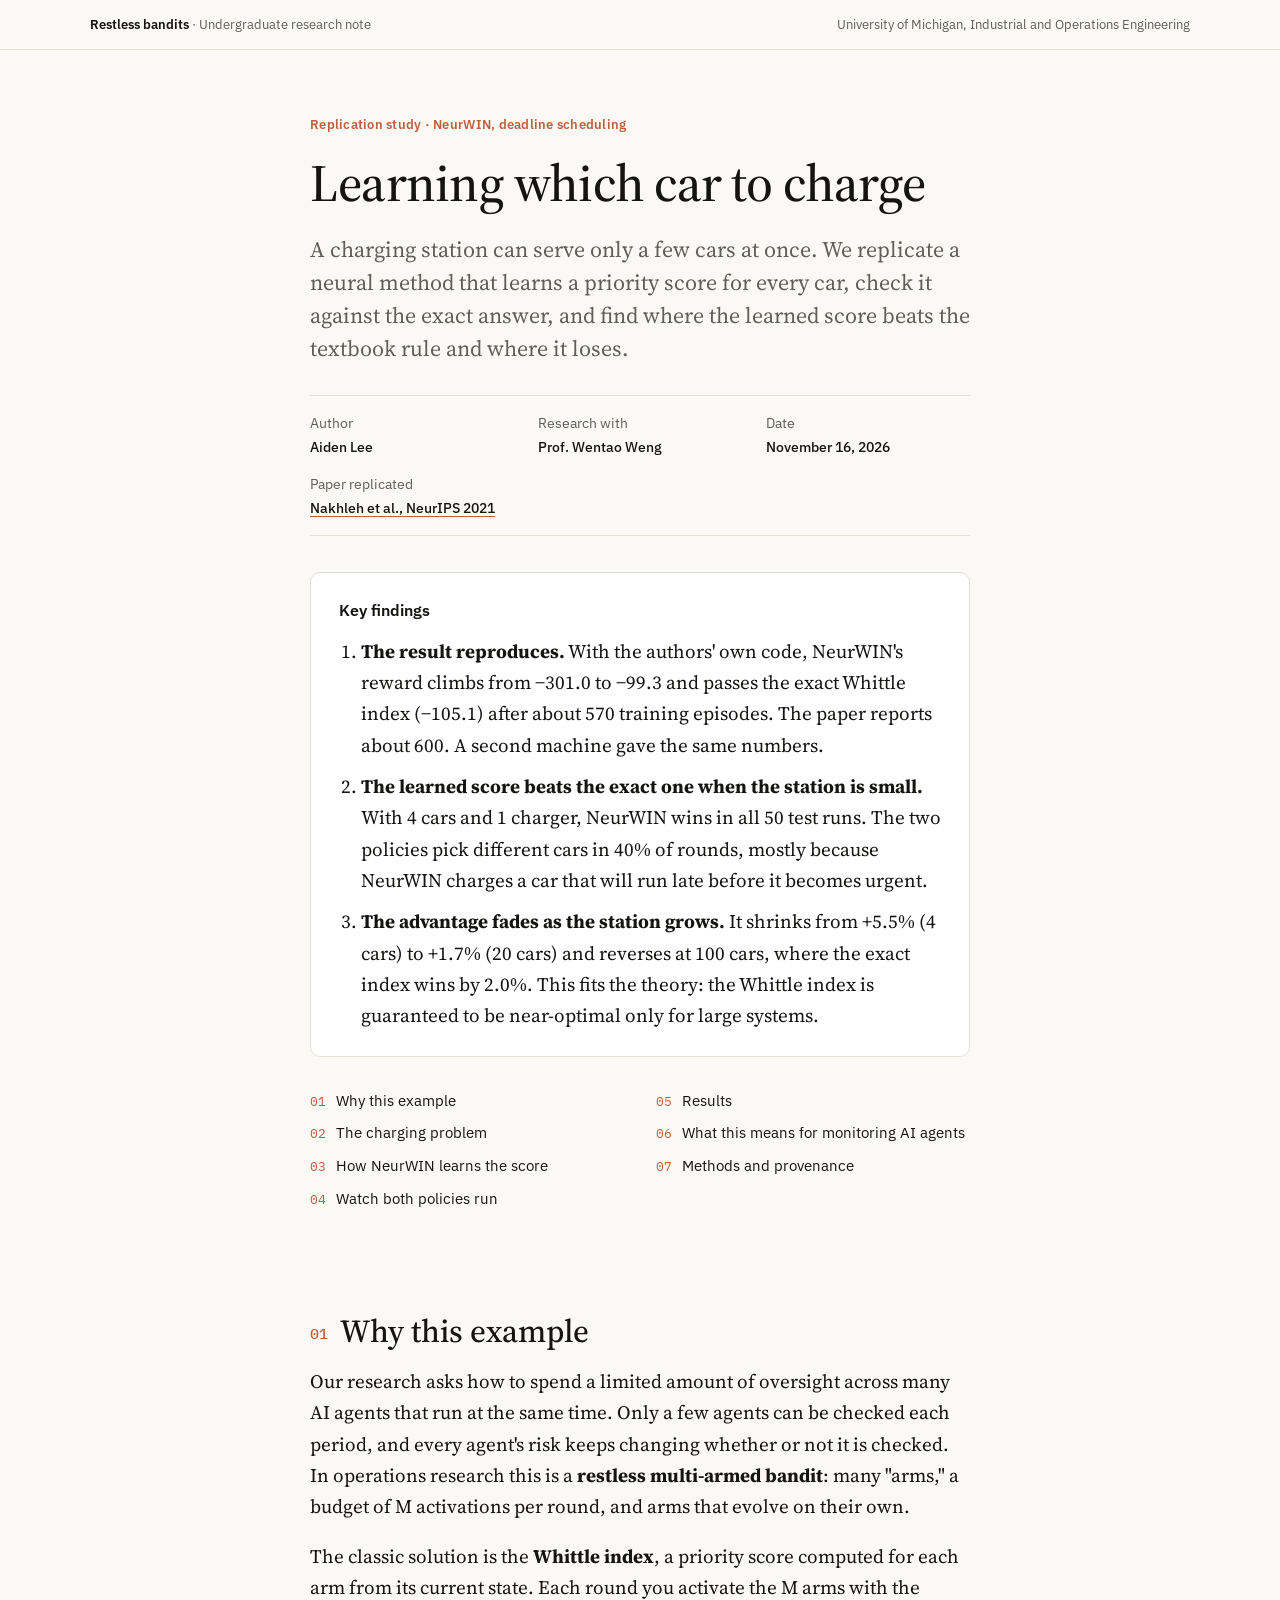
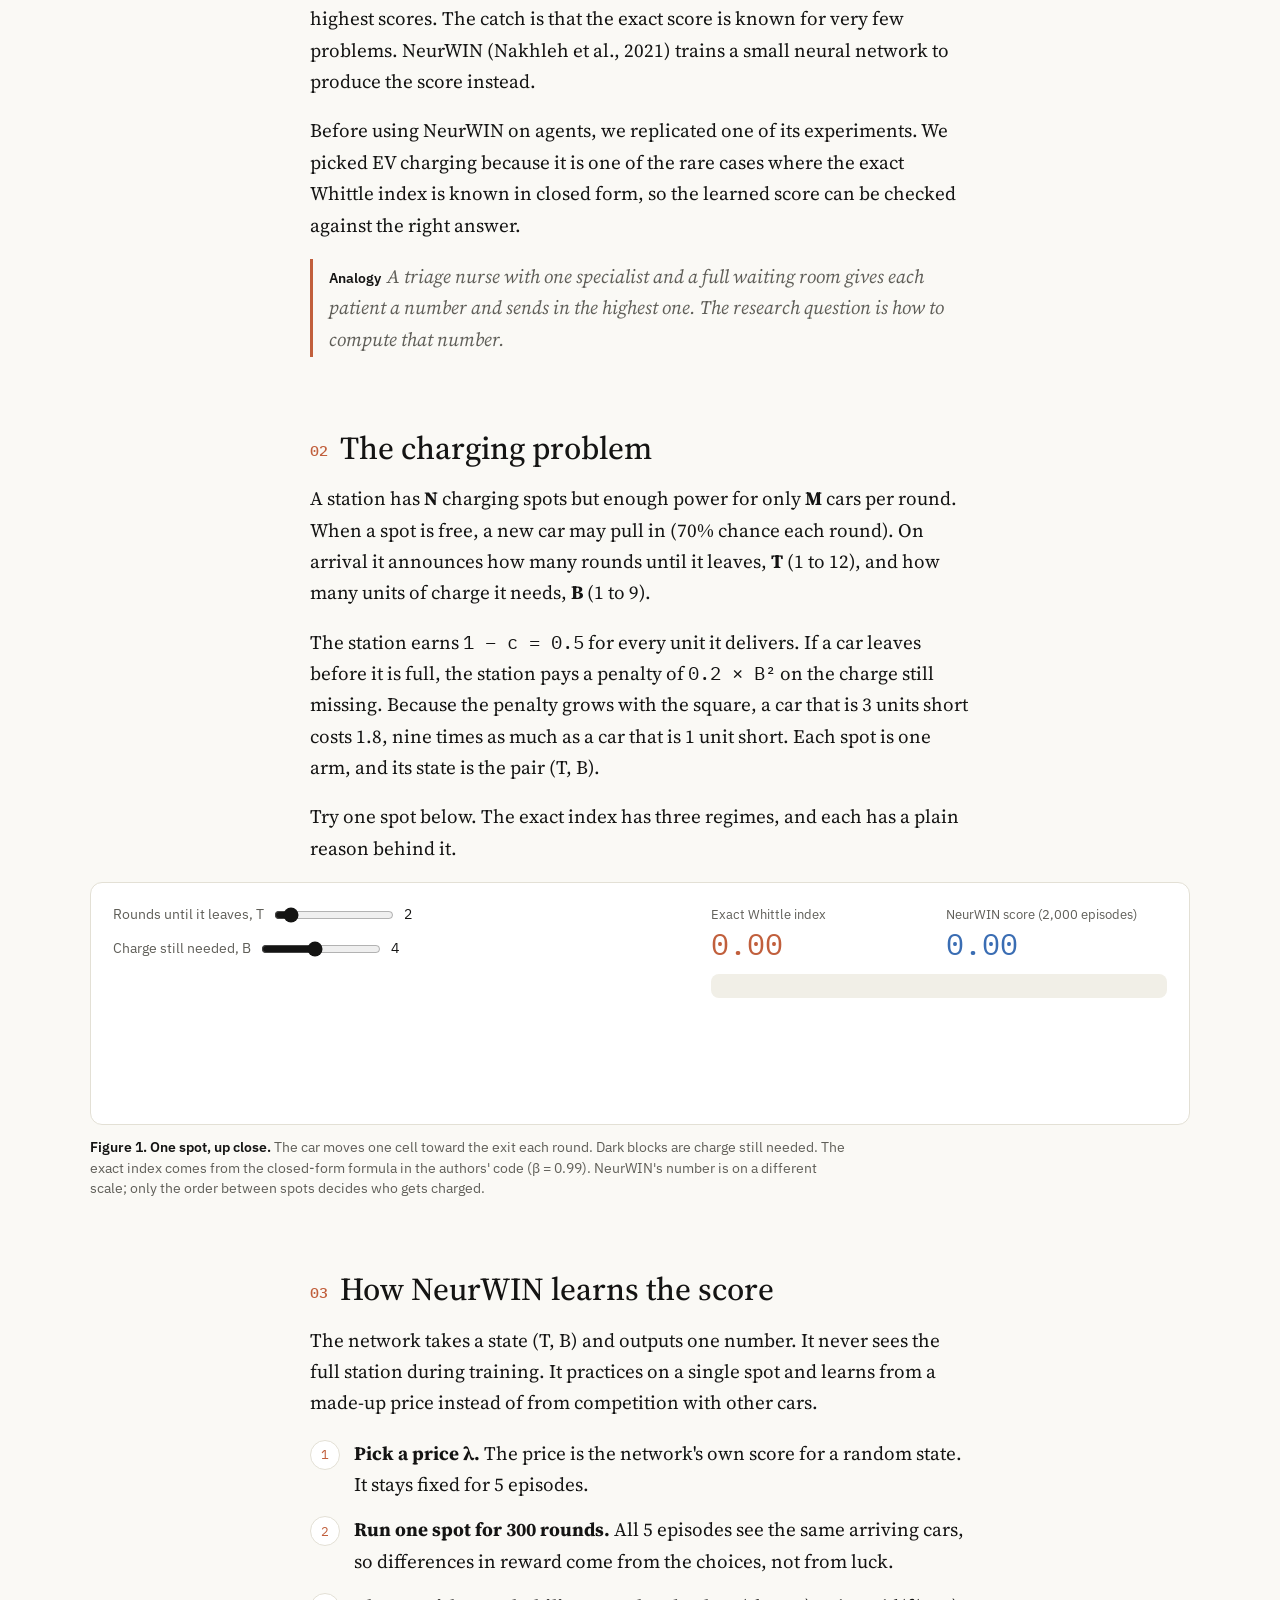
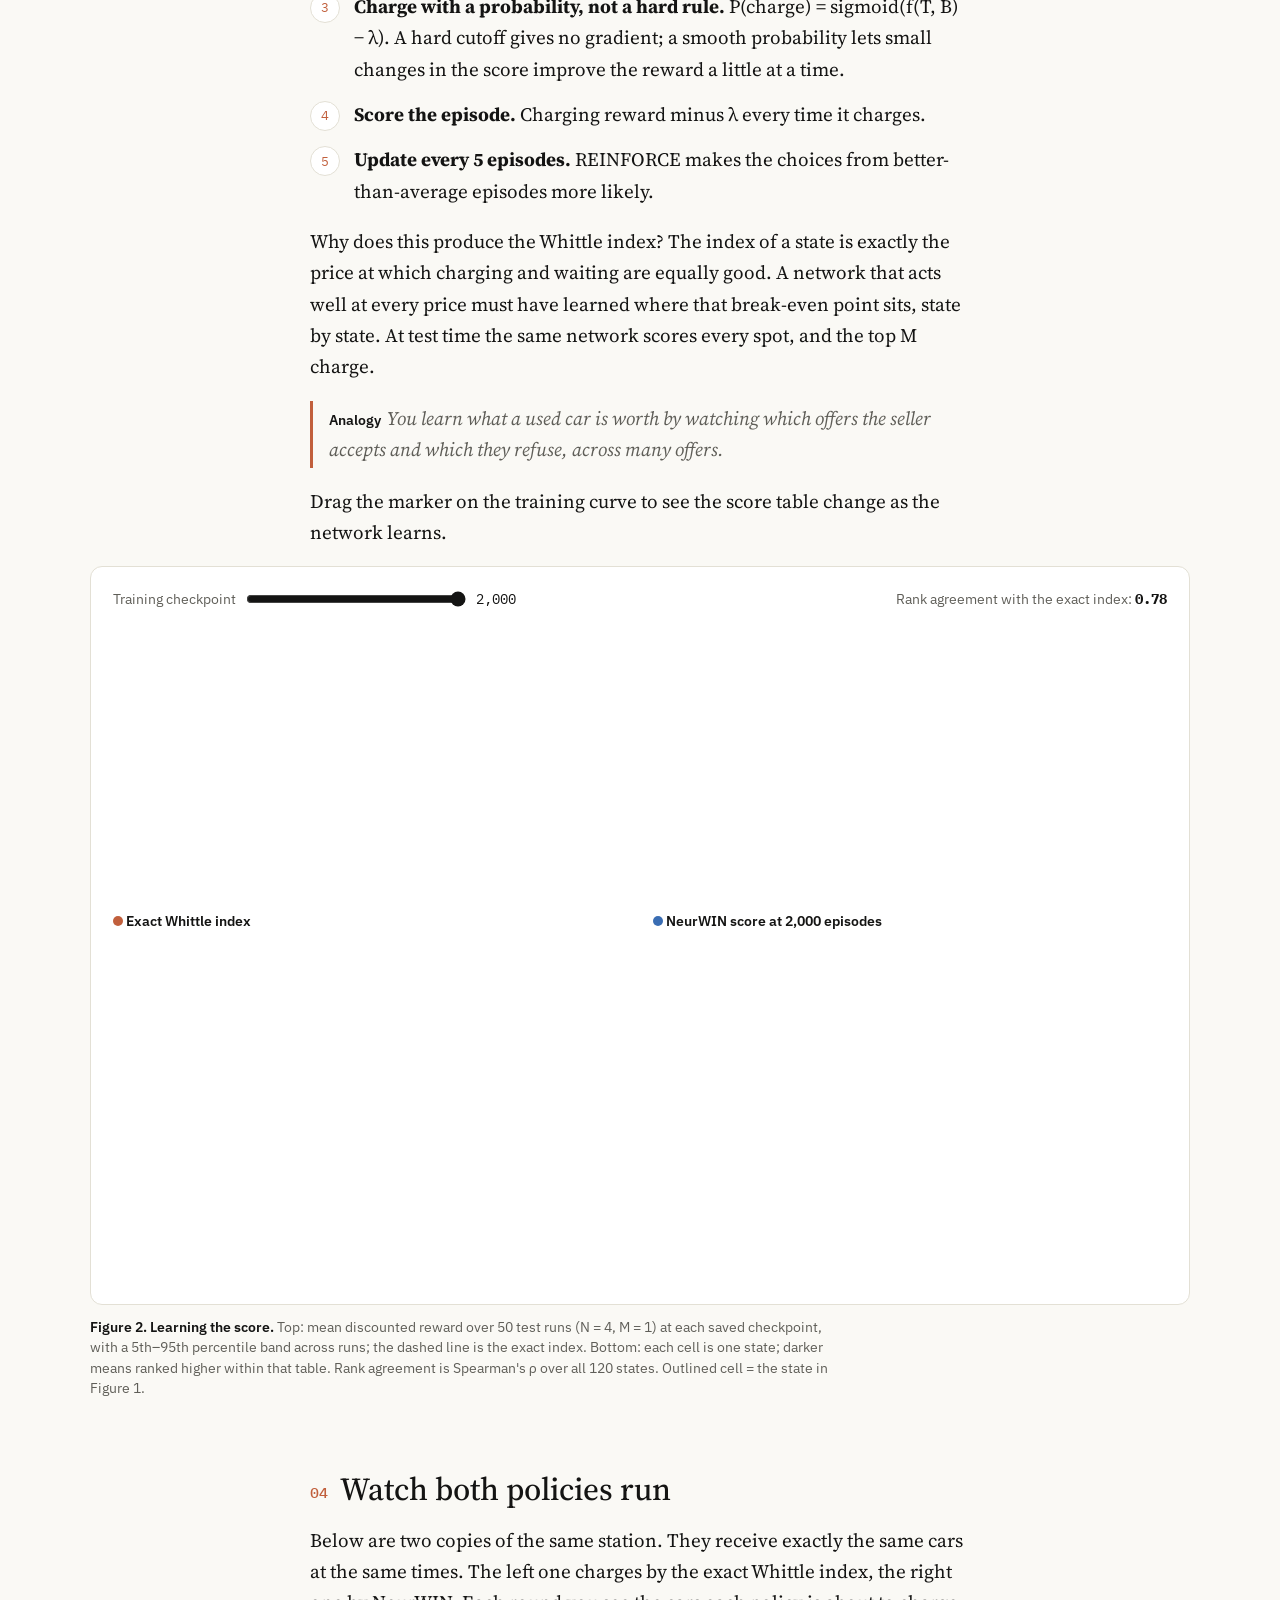
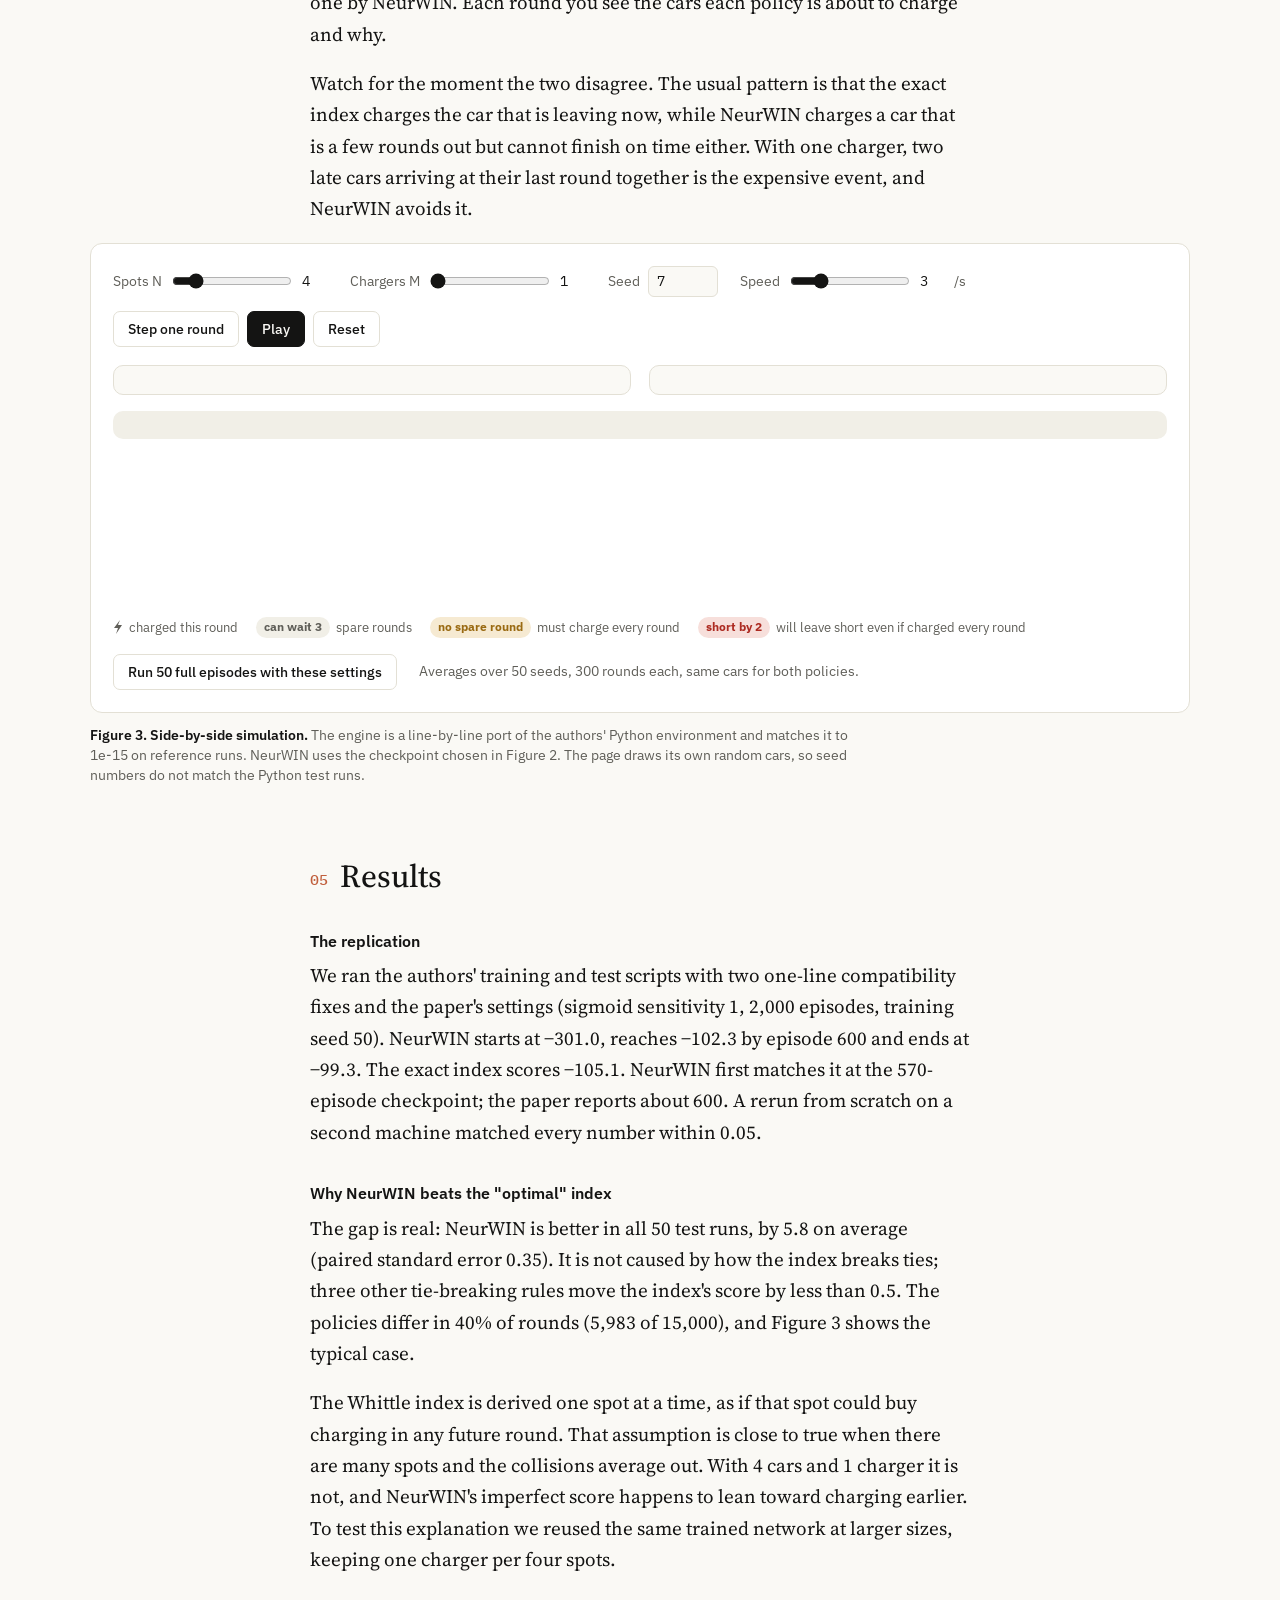
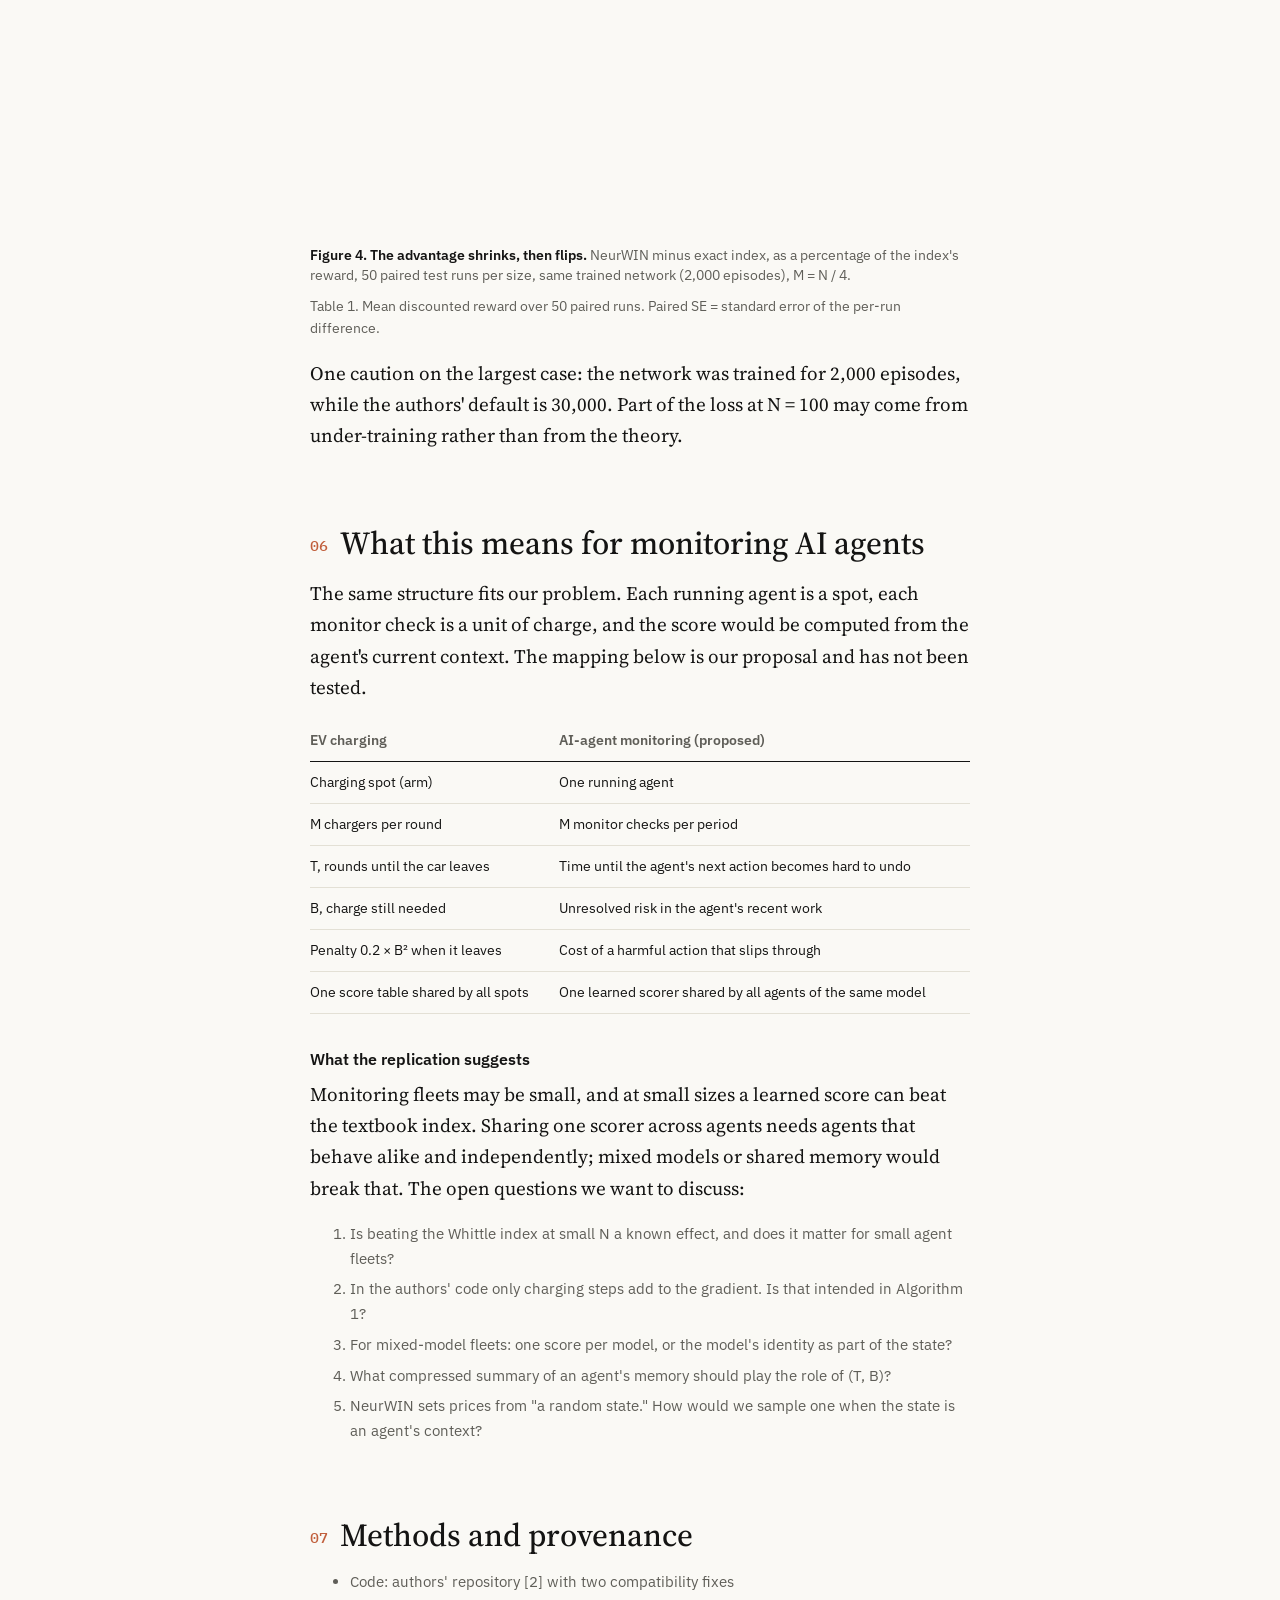
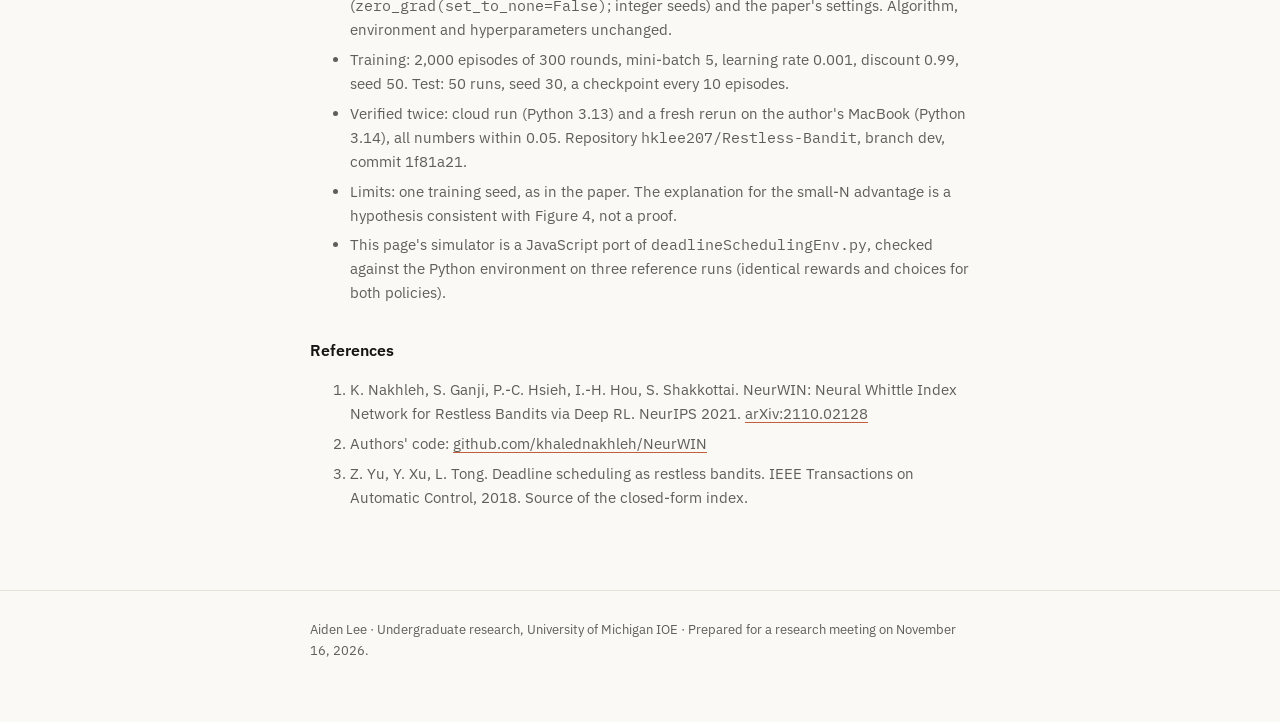
==== NeurWIN/simulator/v2/page.html @ c78e6403 "Add v2 explainer page for the NeurWIN replication Co-Authored-By: Claude Fable 5.2 <noreply@anthropi" ====
<!DOCTYPE html>
<html lang="en">
<head>
<meta charset="utf-8">
<meta name="viewport" content="width=device-width, initial-scale=1">
<title>Learning Which Car to Charge</title>
<link rel="preconnect" href="https://fonts.googleapis.com">
<link rel="preconnect" href="https://fonts.gstatic.com" crossorigin>
<link href="https://fonts.googleapis.com/css2?family=IBM+Plex+Mono:wght@400;500&family=IBM+Plex+Sans:wght@400;500;600&family=Source+Serif+4:ital,opsz,wght@0,8..60,400;0,8..60,500;0,8..60,600;1,8..60,400&display=swap" rel="stylesheet">
<style>
:root {
  /* Editorial research note: one reading column, figures break out wide. Clay = closed-form index, slate blue = NeurWIN. */
  --bg: #faf9f5; --surface: #ffffff; --soft: #f1efe7; --ink: #141413; --muted: #5f5e58; --rule: #e3e0d5;
  --clay: #c15f3c; --clay-soft: #f6e5dd; --blue: #3a6db3; --blue-soft: #e2eaf6;
  --warn: #9a6a12; --warn-soft: #f6ead2; --crit: #ad2b22; --crit-soft: #f7dfdb;
  --font-display: "Source Serif 4", Georgia, "Times New Roman", serif;
  --font-body: "Source Serif 4", Georgia, "Times New Roman", serif;
  --font-ui: "IBM Plex Sans", system-ui, -apple-system, "Segoe UI", sans-serif;
  --font-mono: "IBM Plex Mono", ui-monospace, Menlo, Consolas, monospace;
  color-scheme: light;
}
@media (prefers-color-scheme: dark) {
  :root:not([data-theme="light"]) {
    --bg: #1b1a18; --surface: #242320; --soft: #2b2a26; --ink: #ecebe4; --muted: #a7a59b; --rule: #3a3833;
    --clay: #e3875f; --clay-soft: #3d2a21; --blue: #82a9e6; --blue-soft: #1f2b3e;
    --warn: #e2b04f; --warn-soft: #3a301b; --crit: #f08a80; --crit-soft: #42231f; color-scheme: dark;
  }
}
:root[data-theme="dark"] {
  --bg: #1b1a18; --surface: #242320; --soft: #2b2a26; --ink: #ecebe4; --muted: #a7a59b; --rule: #3a3833;
  --clay: #e3875f; --clay-soft: #3d2a21; --blue: #82a9e6; --blue-soft: #1f2b3e;
  --warn: #e2b04f; --warn-soft: #3a301b; --crit: #f08a80; --crit-soft: #42231f; color-scheme: dark;
}
* { box-sizing: border-box; }
html { scroll-behavior: smooth; }
@media (prefers-reduced-motion: reduce) { html { scroll-behavior: auto; } * { transition: none !important; } }
body { margin: 0; background: var(--bg); color: var(--ink); font-family: var(--font-body); font-size: 19px; line-height: 1.65; -webkit-font-smoothing: antialiased; }
a { color: inherit; text-decoration-color: var(--clay); text-underline-offset: 3px; }
a:focus-visible, button:focus-visible, input:focus-visible { outline: 2px solid var(--blue); outline-offset: 2px; }
.col { max-width: 700px; margin: 0 auto; padding: 0 20px; }
.wide { max-width: 1140px; margin: 0 auto; padding: 0 20px; }
.topbar { border-bottom: 1px solid var(--rule); font-family: var(--font-ui); font-size: 13px; color: var(--muted); }
.topbar .wide { display: flex; justify-content: space-between; gap: 16px; padding-top: 14px; padding-bottom: 14px; flex-wrap: wrap; }
.topbar b { color: var(--ink); font-weight: 600; }
header.hero { padding: 64px 0 28px; }
.eyebrow { font-family: var(--font-ui); font-size: 13px; letter-spacing: .02em; color: var(--clay); font-weight: 600; margin: 0 0 18px; }
h1 { font-family: var(--font-display); font-weight: 500; font-size: clamp(34px, 5vw, 52px); line-height: 1.1; letter-spacing: -0.015em; margin: 0 0 22px; text-wrap: balance; }
.standfirst { font-size: 22px; line-height: 1.5; color: var(--muted); margin: 0 0 30px; }
.byline { display: grid; grid-template-columns: repeat(auto-fit, minmax(150px, 1fr)); gap: 14px 24px; border-top: 1px solid var(--rule); border-bottom: 1px solid var(--rule); padding: 16px 0; font-family: var(--font-ui); font-size: 13.5px; }
.byline dt { color: var(--muted); margin: 0 0 2px; }
.byline dd { margin: 0; font-weight: 500; }
h2 { font-family: var(--font-display); font-weight: 500; font-size: 32px; line-height: 1.2; margin: 72px 0 16px; text-wrap: balance; }
h2 .num { font-family: var(--font-mono); font-size: 15px; color: var(--clay); vertical-align: middle; margin-right: 12px; font-weight: 500; }
h3 { font-family: var(--font-ui); font-size: 16px; font-weight: 600; margin: 32px 0 6px; }
p { margin: 0 0 18px; }
.findings { background: var(--surface); border: 1px solid var(--rule); border-radius: 10px; padding: 24px 28px; margin: 36px 0 0; }
.findings h3 { margin: 0 0 12px; }
.findings ol { margin: 0; padding-left: 22px; }
.findings li { margin: 0 0 10px; }
.findings li:last-child { margin: 0; }
.toc { font-family: var(--font-ui); font-size: 15px; margin: 32px 0 0; padding: 0; list-style: none; columns: 2; column-gap: 32px; }
.toc li { margin: 0 0 8px; break-inside: avoid; }
.toc a { text-decoration: none; }
.toc a:hover { text-decoration: underline; }
.toc span { font-family: var(--font-mono); color: var(--clay); margin-right: 10px; font-size: 13px; }
.analogy { border-left: 3px solid var(--clay); padding: 2px 0 2px 16px; color: var(--muted); font-style: italic; }
.analogy b { font-style: normal; color: var(--ink); font-family: var(--font-ui); font-size: 14px; font-weight: 600; margin-right: 6px; }
.mono { font-family: var(--font-mono); font-variant-numeric: tabular-nums; }
.k-clay { color: var(--clay); } .k-blue { color: var(--blue); }
figure { margin: 36px 0 44px; }
.panel { background: var(--surface); border: 1px solid var(--rule); border-radius: 12px; padding: 22px; font-family: var(--font-ui); font-size: 14px; line-height: 1.45; }
figcaption { font-family: var(--font-ui); font-size: 13.5px; color: var(--muted); margin-top: 12px; line-height: 1.5; max-width: 760px; }
figcaption b { color: var(--ink); font-weight: 600; }
.steps { padding-left: 0; list-style: none; counter-reset: s; }
.steps li { counter-increment: s; position: relative; padding-left: 44px; margin: 0 0 14px; }
.steps li::before { content: counter(s); position: absolute; left: 0; top: 2px; width: 28px; height: 28px; border-radius: 50%; border: 1px solid var(--rule); background: var(--surface); font-family: var(--font-mono); font-size: 13px; display: grid; place-items: center; color: var(--clay); }
table.data { width: 100%; border-collapse: collapse; font-family: var(--font-ui); font-size: 14px; font-variant-numeric: tabular-nums; }
table.data th { text-align: left; font-weight: 600; color: var(--muted); border-bottom: 1px solid var(--ink); padding: 8px 10px 8px 0; }
table.data td { border-bottom: 1px solid var(--rule); padding: 9px 10px 9px 0; vertical-align: top; }
table.data td.n { font-family: var(--font-mono); }
.tablewrap { overflow-x: auto; }
/* controls */
.ctl { display: flex; flex-wrap: wrap; gap: 14px 22px; align-items: center; }
.ctl label { display: flex; align-items: center; gap: 8px; color: var(--muted); font-size: 13.5px; }
.ctl output { font-family: var(--font-mono); color: var(--ink); min-width: 26px; }
input[type=range] { accent-color: var(--ink); width: 120px; }
input[type=number] { width: 70px; font: inherit; font-family: var(--font-mono); padding: 5px 8px; border: 1px solid var(--rule); border-radius: 6px; background: var(--bg); color: var(--ink); }
button { font-family: var(--font-ui); font-size: 13.5px; font-weight: 500; padding: 8px 14px; border-radius: 7px; border: 1px solid var(--rule); background: var(--surface); color: var(--ink); cursor: pointer; }
button:hover { border-color: var(--muted); }
button.primary { background: var(--ink); color: var(--bg); border-color: var(--ink); }
.spacer { flex: 1; }
/* figure 1 */
.f1 { display: grid; grid-template-columns: 1.25fr 1fr; gap: 28px; align-items: start; }
.f1 .big { font-family: var(--font-mono); font-size: 30px; line-height: 1.1; }
.f1 .lbl { font-size: 12.5px; color: var(--muted); margin-bottom: 4px; }
.f1 .vals { display: grid; grid-template-columns: 1fr 1fr; gap: 14px; margin: 0 0 14px; }
.f1 .why { background: var(--soft); border-radius: 8px; padding: 12px 14px; font-size: 14px; }
.f1 .formula { font-family: var(--font-mono); font-size: 12.5px; color: var(--muted); margin-top: 8px; }
/* lanes */
.lane-head, .lane { display: grid; grid-template-columns: 34px minmax(0, 1fr) 76px 88px 42px; gap: 8px; align-items: center; }
.lane-head { font-size: 11.5px; color: var(--muted); padding: 0 8px 6px; }
.lane { padding: 7px 8px; border-radius: 8px; border: 1px solid transparent; margin-bottom: 4px; }
.lane .sp { font-size: 12.5px; color: var(--muted); display: flex; align-items: center; gap: 6px; }
.lane.on.clay { background: var(--clay-soft); border-color: var(--clay); }
.lane.on.blue { background: var(--blue-soft); border-color: var(--blue); }
.track { position: relative; display: grid; grid-template-columns: repeat(12, 1fr); height: 24px; border-left: 2px solid var(--ink); }
.track i { border-right: 1px dashed var(--rule); }
.track .car { position: absolute; top: 4px; width: 24px; height: 16px; display: flex; align-items: center; justify-content: center; color: var(--ink); transition: left .25s ease; }
.track .car svg { width: 24px; height: 13px; }
.track .empty { position: absolute; left: 8px; top: 3px; font-size: 12px; color: var(--muted); font-style: italic; }
.batt { display: grid; grid-template-columns: repeat(9, 1fr); gap: 2px; }
.batt b { height: 11px; border-radius: 2px; background: var(--rule); }
.batt b.need { background: var(--ink); }
.chip { font-size: 11.5px; padding: 2px 8px; border-radius: 999px; white-space: nowrap; justify-self: start; }
.chip.ok { background: var(--soft); color: var(--muted); }
.chip.must { background: var(--warn-soft); color: var(--warn); }
.chip.short { background: var(--crit-soft); color: var(--crit); }
.lane .ix { font-family: var(--font-mono); font-size: 12.5px; text-align: right; }
.bolt { width: 10px; height: 14px; }
.stations { display: grid; grid-template-columns: minmax(0, 1fr) minmax(0, 1fr); gap: 18px; margin-top: 18px; }
.station { border: 1px solid var(--rule); border-radius: 10px; padding: 16px 12px 12px; background: var(--bg); }
.station h4 { margin: 0 0 4px 8px; font-size: 15px; font-weight: 600; display: flex; align-items: center; gap: 8px; }
.station .sub { margin: 0 0 12px 8px; font-size: 12.5px; color: var(--muted); }
.dot { width: 10px; height: 10px; border-radius: 50%; display: inline-block; }
.stats { display: grid; grid-template-columns: repeat(4, 1fr); gap: 8px; border-top: 1px solid var(--rule); margin-top: 10px; padding: 12px 8px 0; }
.stats div span { display: block; font-size: 11.5px; color: var(--muted); }
.stats div strong { font-family: var(--font-mono); font-weight: 500; font-size: 17px; }
.narr { margin-top: 16px; border-radius: 10px; padding: 14px 16px; background: var(--soft); font-size: 14.5px; }
.narr .round { font-family: var(--font-mono); font-size: 12.5px; color: var(--muted); }
.narr.diff { background: var(--warn-soft); }
.narr p { margin: 6px 0 0; }
.ledger { margin-top: 10px; font-family: var(--font-mono); font-size: 12px; color: var(--muted); }
.result { margin-top: 14px; font-size: 14px; padding: 12px 14px; border: 1px dashed var(--rule); border-radius: 8px; }
.legend { display: flex; flex-wrap: wrap; gap: 8px 18px; font-size: 12.5px; color: var(--muted); margin-top: 12px; }
.legend span { display: inline-flex; align-items: center; gap: 6px; }
.hm-wrap { display: grid; grid-template-columns: 1fr 1fr; gap: 26px; margin-top: 18px; }
.hm-title { font-weight: 600; font-size: 13.5px; margin-bottom: 6px; }
svg text { font-family: var(--font-ui); }
.notes { font-family: var(--font-ui); font-size: 13.5px; color: var(--muted); }
.notes li { margin-bottom: 6px; }
footer { border-top: 1px solid var(--rule); margin-top: 80px; padding: 28px 0 60px; font-family: var(--font-ui); font-size: 13px; color: var(--muted); }
@media (max-width: 900px) {
  .f1, .stations, .hm-wrap { grid-template-columns: 1fr; }
  .toc { columns: 1; }
}
@media (max-width: 520px) {
  body { font-size: 17px; }
  .lane-head, .lane { grid-template-columns: 44px 1fr 70px; }
  .lane .chip, .lane .ix, .lane-head .hx { display: none; }
  .stats { grid-template-columns: repeat(2, 1fr); }
}
</style>
</head>
<body>
<div class="topbar"><div class="wide"><span><b>Restless bandits</b> · Undergraduate research note</span><span>University of Michigan, Industrial and Operations Engineering</span></div></div>

<header class="hero"><div class="col">
  <p class="eyebrow">Replication study · NeurWIN, deadline scheduling</p>
  <h1>Learning which car to charge</h1>
  <p class="standfirst">A charging station can serve only a few cars at once. We replicate a neural method that learns a priority score for every car, check it against the exact answer, and find where the learned score beats the textbook rule and where it loses.</p>
  <dl class="byline">
    <div><dt>Author</dt><dd>Aiden Lee</dd></div>
    <div><dt>Research with</dt><dd>Prof. Wentao Weng</dd></div>
    <div><dt>Date</dt><dd>November 16, 2026</dd></div>
    <div><dt>Paper replicated</dt><dd><a href="https://arxiv.org/abs/2110.02128">Nakhleh et al., NeurIPS 2021</a></dd></div>
  </dl>
  <section class="findings" aria-label="Key findings">
    <h3>Key findings</h3>
    <ol>
      <li><b>The result reproduces.</b> With the authors' own code, NeurWIN's reward climbs from −301.0 to −99.3 and passes the exact Whittle index (−105.1) after about 570 training episodes. The paper reports about 600. A second machine gave the same numbers.</li>
      <li><b>The learned score beats the exact one when the station is small.</b> With 4 cars and 1 charger, NeurWIN wins in all 50 test runs. The two policies pick different cars in 40% of rounds, mostly because NeurWIN charges a car that will run late before it becomes urgent.</li>
      <li><b>The advantage fades as the station grows.</b> It shrinks from +5.5% (4 cars) to +1.7% (20 cars) and reverses at 100 cars, where the exact index wins by 2.0%. This fits the theory: the Whittle index is guaranteed to be near-optimal only for large systems.</li>
    </ol>
  </section>
  <ol class="toc" aria-label="Contents">
    <li><a href="#context"><span>01</span>Why this example</a></li>
    <li><a href="#problem"><span>02</span>The charging problem</a></li>
    <li><a href="#learning"><span>03</span>How NeurWIN learns the score</a></li>
    <li><a href="#simulation"><span>04</span>Watch both policies run</a></li>
    <li><a href="#results"><span>05</span>Results</a></li>
    <li><a href="#agents"><span>06</span>What this means for monitoring AI agents</a></li>
    <li><a href="#methods"><span>07</span>Methods and provenance</a></li>
  </ol>
</div></header>

<main>
<section id="context" class="col">
  <h2><span class="num">01</span>Why this example</h2>
  <p>Our research asks how to spend a limited amount of oversight across many AI agents that run at the same time. Only a few agents can be checked each period, and every agent's risk keeps changing whether or not it is checked. In operations research this is a <b>restless multi-armed bandit</b>: many "arms," a budget of M activations per round, and arms that evolve on their own.</p>
  <p>The classic solution is the <b>Whittle index</b>, a priority score computed for each arm from its current state. Each round you activate the M arms with the highest scores. The catch is that the exact score is known for very few problems. NeurWIN (Nakhleh et al., 2021) trains a small neural network to produce the score instead.</p>
  <p>Before using NeurWIN on agents, we replicated one of its experiments. We picked EV charging because it is one of the rare cases where the exact Whittle index is known in closed form, so the learned score can be checked against the right answer.</p>
  <p class="analogy"><b>Analogy</b>A triage nurse with one specialist and a full waiting room gives each patient a number and sends in the highest one. The research question is how to compute that number.</p>
</section>

<section id="problem" class="col">
  <h2><span class="num">02</span>The charging problem</h2>
  <p>A station has <b>N</b> charging spots but enough power for only <b>M</b> cars per round. When a spot is free, a new car may pull in (70% chance each round). On arrival it announces how many rounds until it leaves, <b>T</b> (1 to 12), and how many units of charge it needs, <b>B</b> (1 to 9).</p>
  <p>The station earns <span class="mono">1 − c = 0.5</span> for every unit it delivers. If a car leaves before it is full, the station pays a penalty of <span class="mono">0.2 × B²</span> on the charge still missing. Because the penalty grows with the square, a car that is 3 units short costs 1.8, nine times as much as a car that is 1 unit short. Each spot is one arm, and its state is the pair (T, B).</p>
  <p>Try one spot below. The exact index has three regimes, and each has a plain reason behind it.</p>
</section>

<figure class="wide" id="fig1">
  <div class="panel">
    <div class="f1">
      <div>
        <div class="ctl" style="margin-bottom:16px">
          <label for="f1T">Rounds until it leaves, T <input type="range" id="f1T" min="1" max="12" value="2"><output id="f1Tv">2</output></label>
          <label for="f1B">Charge still needed, B <input type="range" id="f1B" min="0" max="9" value="4"><output id="f1Bv">4</output></label>
        </div>
        <svg id="f1svg" viewBox="0 0 560 120" width="100%" role="img" aria-label="One charging spot with a car T rounds from leaving and B units still needed"></svg>
      </div>
      <div>
        <div class="vals">
          <div><div class="lbl">Exact Whittle index</div><div class="big k-clay" id="f1cf">0.00</div></div>
          <div><div class="lbl">NeurWIN score (<span id="f1ck">2,000</span> episodes)</div><div class="big k-blue" id="f1nw">0.00</div></div>
        </div>
        <div class="why" id="f1why"></div>
        <div class="formula" id="f1form"></div>
      </div>
    </div>
  </div>
  <figcaption><b>Figure 1. One spot, up close.</b> The car moves one cell toward the exit each round. Dark blocks are charge still needed. The exact index comes from the closed-form formula in the authors' code (β = 0.99). NeurWIN's number is on a different scale; only the order between spots decides who gets charged.</figcaption>
</figure>

<section id="learning" class="col">
  <h2><span class="num">03</span>How NeurWIN learns the score</h2>
  <p>The network takes a state (T, B) and outputs one number. It never sees the full station during training. It practices on a single spot and learns from a made-up price instead of from competition with other cars.</p>
  <ol class="steps">
    <li><b>Pick a price λ.</b> The price is the network's own score for a random state. It stays fixed for 5 episodes.</li>
    <li><b>Run one spot for 300 rounds.</b> All 5 episodes see the same arriving cars, so differences in reward come from the choices, not from luck.</li>
    <li><b>Charge with a probability, not a hard rule.</b> P(charge) = sigmoid(f(T, B) − λ). A hard cutoff gives no gradient; a smooth probability lets small changes in the score improve the reward a little at a time.</li>
    <li><b>Score the episode.</b> Charging reward minus λ every time it charges.</li>
    <li><b>Update every 5 episodes.</b> REINFORCE makes the choices from better-than-average episodes more likely.</li>
  </ol>
  <p>Why does this produce the Whittle index? The index of a state is exactly the price at which charging and waiting are equally good. A network that acts well at every price must have learned where that break-even point sits, state by state. At test time the same network scores every spot, and the top M charge.</p>
  <p class="analogy"><b>Analogy</b>You learn what a used car is worth by watching which offers the seller accepts and which they refuse, across many offers.</p>
  <p>Drag the marker on the training curve to see the score table change as the network learns.</p>
</section>

<figure class="wide" id="fig2">
  <div class="panel">
    <div class="ctl" style="margin-bottom:6px">
      <label for="ck">Training checkpoint <input type="range" id="ck" min="0" max="2000" step="10" value="2000" style="width:220px"><output id="ckv">2,000</output></label>
      <span class="spacer"></span>
      <span style="color:var(--muted)">Rank agreement with the exact index: <b class="mono" id="rho" style="color:var(--ink)">0.78</b></span>
    </div>
    <svg id="f2chart" viewBox="0 0 1080 280" width="100%" role="img" aria-label="NeurWIN test reward by training episode, with the exact index as a reference line"></svg>
    <div class="hm-wrap">
      <div><div class="hm-title"><span class="dot" style="background:var(--clay)"></span> Exact Whittle index</div><svg id="hmA" viewBox="0 0 500 330" width="100%" role="img" aria-label="Exact index by state"></svg></div>
      <div><div class="hm-title"><span class="dot" style="background:var(--blue)"></span> NeurWIN score at <span id="hmck">2,000</span> episodes</div><svg id="hmB" viewBox="0 0 500 330" width="100%" role="img" aria-label="NeurWIN score by state"></svg></div>
    </div>
  </div>
  <figcaption><b>Figure 2. Learning the score.</b> Top: mean discounted reward over 50 test runs (N = 4, M = 1) at each saved checkpoint, with a 5th–95th percentile band across runs; the dashed line is the exact index. Bottom: each cell is one state; darker means ranked higher within that table. Rank agreement is Spearman's ρ over all 120 states. Outlined cell = the state in Figure 1.</figcaption>
</figure>

<section id="simulation" class="col">
  <h2><span class="num">04</span>Watch both policies run</h2>
  <p>Below are two copies of the same station. They receive exactly the same cars at the same times. The left one charges by the exact Whittle index, the right one by NeurWIN. Each round you see the cars each policy is about to charge and why.</p>
  <p>Watch for the moment the two disagree. The usual pattern is that the exact index charges the car that is leaving now, while NeurWIN charges a car that is a few rounds out but cannot finish on time either. With one charger, two late cars arriving at their last round together is the expensive event, and NeurWIN avoids it.</p>
</section>

<figure class="wide" id="fig3">
  <div class="panel">
    <div class="ctl">
      <label for="sN">Spots N <input type="range" id="sN" min="1" max="20" value="4"><output id="sNv">4</output></label>
      <label for="sM">Chargers M <input type="range" id="sM" min="1" max="4" value="1"><output id="sMv">1</output></label>
      <label for="sSeed">Seed <input type="number" id="sSeed" min="1" max="99999" value="7"></label>
      <label for="sSpeed">Speed <input type="range" id="sSpeed" min="1" max="10" value="3"><output id="sSpeedv">3</output>/s</label>
      <span class="spacer"></span>
      <span style="display:flex;gap:8px"><button id="bStep">Step one round</button>
      <button id="bPlay" class="primary">Play</button>
      <button id="bReset">Reset</button></span>
    </div>
    <div class="stations">
      <div class="station" id="stA"></div>
      <div class="station" id="stB"></div>
    </div>
    <div class="narr" id="narr"></div>
    <svg id="cum" viewBox="0 0 1080 150" width="100%" role="img" aria-label="Cumulative net reward of both stations" style="margin-top:14px"></svg>
    <div class="legend">
      <span><svg class="bolt" viewBox="0 0 10 14"><path d="M7 0L1 8H5L3 14L9 5H5Z" fill="currentColor"/></svg> charged this round</span>
      <span><b class="chip ok">can wait 3</b> spare rounds</span>
      <span><b class="chip must">no spare round</b> must charge every round</span>
      <span><b class="chip short">short by 2</b> will leave short even if charged every round</span>
    </div>
    <div class="ctl" style="margin-top:16px">
      <button id="bRuns">Run 50 full episodes with these settings</button>
      <span id="runOut" style="color:var(--muted)">Averages over 50 seeds, 300 rounds each, same cars for both policies.</span>
    </div>
  </div>
  <figcaption><b>Figure 3. Side-by-side simulation.</b> The engine is a line-by-line port of the authors' Python environment and matches it to 1e-15 on reference runs. NeurWIN uses the checkpoint chosen in Figure 2. The page draws its own random cars, so seed numbers do not match the Python test runs.</figcaption>
</figure>

<section id="results" class="col">
  <h2><span class="num">05</span>Results</h2>
  <h3>The replication</h3>
  <p>We ran the authors' training and test scripts with two one-line compatibility fixes and the paper's settings (sigmoid sensitivity 1, 2,000 episodes, training seed 50). NeurWIN starts at −301.0, reaches −102.3 by episode 600 and ends at −99.3. The exact index scores −105.1. NeurWIN first matches it at the 570-episode checkpoint; the paper reports about 600. A rerun from scratch on a second machine matched every number within 0.05.</p>
  <h3>Why NeurWIN beats the "optimal" index</h3>
  <p>The gap is real: NeurWIN is better in all 50 test runs, by 5.8 on average (paired standard error 0.35). It is not caused by how the index breaks ties; three other tie-breaking rules move the index's score by less than 0.5. The policies differ in 40% of rounds (5,983 of 15,000), and Figure 3 shows the typical case.</p>
  <p>The Whittle index is derived one spot at a time, as if that spot could buy charging in any future round. That assumption is close to true when there are many spots and the collisions average out. With 4 cars and 1 charger it is not, and NeurWIN's imperfect score happens to lean toward charging earlier. To test this explanation we reused the same trained network at larger sizes, keeping one charger per four spots.</p>
</section>

<figure class="col" id="fig4">
  <svg id="f4" viewBox="0 0 660 230" width="100%" role="img" aria-label="NeurWIN's advantage over the exact index by station size"></svg>
  <figcaption><b>Figure 4. The advantage shrinks, then flips.</b> NeurWIN minus exact index, as a percentage of the index's reward, 50 paired test runs per size, same trained network (2,000 episodes), M = N / 4.</figcaption>
</figure>

<div class="col">
  <div class="tablewrap">
    <table class="data" id="tbl"></table>
  </div>
  <p class="notes" style="margin-top:10px">Table 1. Mean discounted reward over 50 paired runs. Paired SE = standard error of the per-run difference.</p>
  <p>One caution on the largest case: the network was trained for 2,000 episodes, while the authors' default is 30,000. Part of the loss at N = 100 may come from under-training rather than from the theory.</p>
</div>

<section id="agents" class="col">
  <h2><span class="num">06</span>What this means for monitoring AI agents</h2>
  <p>The same structure fits our problem. Each running agent is a spot, each monitor check is a unit of charge, and the score would be computed from the agent's current context. The mapping below is our proposal and has not been tested.</p>
  <div class="tablewrap"><table class="data">
    <tr><th>EV charging</th><th>AI-agent monitoring (proposed)</th></tr>
    <tr><td>Charging spot (arm)</td><td>One running agent</td></tr>
    <tr><td>M chargers per round</td><td>M monitor checks per period</td></tr>
    <tr><td>T, rounds until the car leaves</td><td>Time until the agent's next action becomes hard to undo</td></tr>
    <tr><td>B, charge still needed</td><td>Unresolved risk in the agent's recent work</td></tr>
    <tr><td>Penalty 0.2 × B² when it leaves</td><td>Cost of a harmful action that slips through</td></tr>
    <tr><td>One score table shared by all spots</td><td>One learned scorer shared by all agents of the same model</td></tr>
  </table></div>
  <h3>What the replication suggests</h3>
  <p>Monitoring fleets may be small, and at small sizes a learned score can beat the textbook index. Sharing one scorer across agents needs agents that behave alike and independently; mixed models or shared memory would break that. The open questions we want to discuss:</p>
  <ol class="notes" style="font-size:15px">
    <li>Is beating the Whittle index at small N a known effect, and does it matter for small agent fleets?</li>
    <li>In the authors' code only charging steps add to the gradient. Is that intended in Algorithm 1?</li>
    <li>For mixed-model fleets: one score per model, or the model's identity as part of the state?</li>
    <li>What compressed summary of an agent's memory should play the role of (T, B)?</li>
    <li>NeurWIN sets prices from "a random state." How would we sample one when the state is an agent's context?</li>
  </ol>
</section>

<section id="methods" class="col">
  <h2><span class="num">07</span>Methods and provenance</h2>
  <ul class="notes" style="font-size:14.5px">
    <li>Code: authors' repository [2] with two compatibility fixes (<span class="mono">zero_grad(set_to_none=False)</span>; integer seeds) and the paper's settings. Algorithm, environment and hyperparameters unchanged.</li>
    <li>Training: 2,000 episodes of 300 rounds, mini-batch 5, learning rate 0.001, discount 0.99, seed 50. Test: 50 runs, seed 30, a checkpoint every 10 episodes.</li>
    <li>Verified twice: cloud run (Python 3.13) and a fresh rerun on the author's MacBook (Python 3.14), all numbers within 0.05. Repository <span class="mono">hklee207/Restless-Bandit</span>, branch dev, commit 1f81a21.</li>
    <li>Limits: one training seed, as in the paper. The explanation for the small-N advantage is a hypothesis consistent with Figure 4, not a proof.</li>
    <li>This page's simulator is a JavaScript port of <span class="mono">deadlineSchedulingEnv.py</span>, checked against the Python environment on three reference runs (identical rewards and choices for both policies).</li>
  </ul>
  <h3>References</h3>
  <ol class="notes" style="font-size:14.5px">
    <li>K. Nakhleh, S. Ganji, P.-C. Hsieh, I.-H. Hou, S. Shakkottai. NeurWIN: Neural Whittle Index Network for Restless Bandits via Deep RL. NeurIPS 2021. <a href="https://arxiv.org/abs/2110.02128">arXiv:2110.02128</a></li>
    <li>Authors' code: <a href="https://github.com/khalednakhleh/NeurWIN">github.com/khalednakhleh/NeurWIN</a></li>
    <li>Z. Yu, Y. Xu, L. Tong. Deadline scheduling as restless bandits. IEEE Transactions on Automatic Control, 2018. Source of the closed-form index.</li>
  </ol>
</section>
</main>
<footer><div class="col">Aiden Lee · Undergraduate research, University of Michigan IOE · Prepared for a research meeting on November 16, 2026.</div></footer>

<script>/*__ENGINE__*/</script>
<script>window.DATA = /*__DATA__*/;</script>
<script>
(function () {
  const D = window.DATA, EV = window.EV;
  const $ = id => document.getElementById(id);
  const NS = 'http://www.w3.org/2000/svg';
  const fmt = (v, d = 2) => (v < 0 ? '−' : '') + Math.abs(v).toFixed(d);
  const fmtN = v => v.toLocaleString('en-US');
  const css = n => getComputedStyle(document.documentElement).getPropertyValue(n).trim();
  const carSVG = '<svg viewBox="0 0 26 14" aria-hidden="true"><path d="M2 7.5Q2 5 4.5 5L7.5 1.5H17.5L21 5H23Q25 5 25 7.5V10.5H2Z" fill="currentColor"/><circle cx="7" cy="11" r="2.2" fill="currentColor" stroke="var(--surface)" stroke-width="1"/><circle cx="19.5" cy="11" r="2.2" fill="currentColor" stroke="var(--surface)" stroke-width="1"/></svg>';
  const boltSVG = '<svg class="bolt" viewBox="0 0 10 14" aria-hidden="true"><path d="M7 0L1 8H5L3 14L9 5H5Z" fill="currentColor"/></svg>';

  let ck = 2000;
  const cfScore = EV.closedForm;
  const nwScore = () => EV.tableScore(D.tables[String(ck)]);

  function slackChip(T, B) {
    if (B === 0) return { cls: 'ok', txt: T === 0 ? 'empty' : 'full' };
    const s = T - B;
    if (s >= 1) return { cls: 'ok', txt: 'can wait ' + s };
    if (s === 0) return { cls: 'must', txt: 'no spare round' };
    return { cls: 'short', txt: 'short by ' + (-s) };
  }

  /* ---------- Figure 1 ---------- */
  function drawF1() {
    const T = +$('f1T').value, B = +$('f1B').value;
    $('f1Tv').textContent = T; $('f1Bv').textContent = B;
    const s = $('f1svg'); s.innerHTML = '';
    const x0 = 40, w = 36;
    let g = '';
    g += `<line x1="${x0}" y1="18" x2="${x0}" y2="70" stroke="${css('--ink')}" stroke-width="2"/>`;
    g += `<text x="${x0}" y="12" font-size="11" text-anchor="middle" fill="${css('--muted')}">exit</text>`;
    for (let i = 1; i <= 12; i++) {
      g += `<rect x="${x0 + (i - 1) * w + 1}" y="22" width="${w - 2}" height="44" rx="4" fill="${i === T ? css('--clay-soft') : css('--soft')}"/>`;
      g += `<text x="${x0 + (i - 0.5) * w}" y="88" font-size="11" text-anchor="middle" fill="${css('--muted')}">${i}</text>`;
    }
    const cx = x0 + (T - 1) * w + 4;
    g += `<g transform="translate(${cx},30) scale(1.05)" style="color:${css('--ink')}">${carSVG.replace('<svg viewBox="0 0 26 14" aria-hidden="true">', '<svg width="28" height="16" viewBox="0 0 26 14">')}</g>`;
    g += `<text x="${x0}" y="110" font-size="12" fill="${css('--muted')}">rounds until it leaves →</text>`;
    const bx = 490;
    g += `<text x="${bx}" y="16" font-size="11" fill="${css('--muted')}">needs</text>`;
    for (let j = 0; j < 9; j++) g += `<rect x="${bx}" y="${76 - j * 6.4}" width="40" height="5" rx="1.5" fill="${j < B ? css('--ink') : css('--rule')}"/>`;
    s.innerHTML = g;
    const cf = EV.closedForm(T, B), nw = D.tables[String(ck)][T][B];
    $('f1cf').textContent = fmt(cf); $('f1nw').textContent = fmt(nw);
    let why, form = '';
    if (B === 0) why = '<b>Nothing left to charge.</b> Charging this spot earns nothing, so its index is 0.';
    else if (B <= T - 1) why = `<b>It can finish even if it waits.</b> It needs ${B} unit${B > 1 ? 's' : ''} and has ${T} rounds, so there are ${T - B} spare. Charging now or next round earns the same 0.5, so the index is just 0.5.`;
    else {
      const sh = B - T;
      why = sh === 0 ? `<b>No spare rounds.</b> It needs ${B} and has ${T} rounds, so it must be charged every round. Skipping one round leaves it 1 unit short, a penalty of 0.2.`
        : `<b>It will leave short.</b> Even charged every round it ends ${sh} unit${sh > 1 ? 's' : ''} short. Charging now instead of skipping cuts the final shortfall from ${sh + 1} to ${sh}, saving 0.2 × (${sh + 1}² − ${sh}²) = ${(0.2 * ((sh + 1) ** 2 - sh ** 2)).toFixed(1)} at departure.`;
      form = `index = 0.5 + 0.99^${T - 1} × 0.2 × [(${B}−${T}+1)² − (${B}−${T})²] = ${cf.toFixed(3)}`;
    }
    $('f1why').innerHTML = why; $('f1form').textContent = form;
    drawHeatmaps();
  }

  /* ---------- Figure 2 ---------- */
  function ranks(vals) {
    const idx = vals.map((v, i) => [v, i]).sort((a, b) => a[0] - b[0]);
    const r = new Array(vals.length);
    for (let i = 0; i < idx.length;) {
      let j = i; while (j + 1 < idx.length && idx[j + 1][0] === idx[i][0]) j++;
      const avg = (i + j) / 2; for (let k = i; k <= j; k++) r[idx[k][1]] = avg; i = j + 1;
    }
    return r;
  }
  function spearman(a, b) {
    const ra = ranks(a), rb = ranks(b), n = a.length;
    const ma = ra.reduce((s, v) => s + v, 0) / n, mb = rb.reduce((s, v) => s + v, 0) / n;
    let sab = 0, saa = 0, sbb = 0;
    for (let i = 0; i < n; i++) { sab += (ra[i] - ma) * (rb[i] - mb); saa += (ra[i] - ma) ** 2; sbb += (rb[i] - mb) ** 2; }
    return sab / Math.sqrt(saa * sbb);
  }
  function stateVals(tab) { const v = []; for (let T = 1; T <= 12; T++) for (let B = 0; B <= 9; B++) v.push(tab[T][B]); return v; }

  function drawHeatmap(svg, tab, color) {
    const vals = stateVals(tab), r = ranks(vals), n = vals.length;
    const L = 60, top = 26, cw = 42, ch = 24;
    const T1 = +$('f1T').value, B1 = +$('f1B').value;
    let g = `<text x="${L + 5 * cw}" y="14" font-size="11.5" text-anchor="middle" fill="${css('--muted')}">B, charge still needed →</text>`;
    for (let B = 0; B <= 9; B++) g += `<text x="${L + B * cw + cw / 2}" y="${top + 12 * ch + 16}" font-size="11" text-anchor="middle" fill="${css('--muted')}">${B}</text>`;
    g += `<text x="12" y="${top + 6 * ch}" font-size="11.5" fill="${css('--muted')}" transform="rotate(-90 12 ${top + 6 * ch})" text-anchor="middle">T, rounds left →</text>`;
    let i = 0;
    for (let T = 1; T <= 12; T++) {
      g += `<text x="${L - 8}" y="${top + (T - 1) * ch + 16}" font-size="11" text-anchor="end" fill="${css('--muted')}">${T}</text>`;
      for (let B = 0; B <= 9; B++, i++) {
        const op = 0.06 + 0.9 * (r[i] / (n - 1));
        const sel = T === T1 && B === B1;
        g += `<rect x="${L + B * cw + 1}" y="${top + (T - 1) * ch + 1}" width="${cw - 2}" height="${ch - 2}" rx="3" fill="${color}" fill-opacity="${op.toFixed(3)}" stroke="${sel ? css('--ink') : 'none'}" stroke-width="2"><title>T=${T}, B=${B}: ${tab[T][B].toFixed(3)}</title></rect>`;
      }
    }
    svg.innerHTML = g;
  }
  function drawHeatmaps() {
    drawHeatmap($('hmA'), D.closed, css('--clay'));
    drawHeatmap($('hmB'), D.tables[String(ck)], css('--blue'));
    $('rho').textContent = spearman(stateVals(D.closed), stateVals(D.tables[String(ck)])).toFixed(2);
  }

  const CH = { L: 64, R: 930, T: 20, B: 240, y0: -350, y1: -50 };
  const cx = e => CH.L + e / 2000 * (CH.R - CH.L), cy = v => CH.T + (CH.y1 - v) / (CH.y1 - CH.y0) * (CH.B - CH.T);
  function drawChart() {
    const s = $('f2chart'); const C = D.curve;
    let g = '';
    for (const v of [-350, -300, -250, -200, -150, -100, -50]) {
      g += `<line x1="${CH.L}" x2="${CH.R}" y1="${cy(v)}" y2="${cy(v)}" stroke="${css('--rule')}"/>`;
      g += `<text x="${CH.L - 8}" y="${cy(v) + 4}" font-size="11.5" text-anchor="end" fill="${css('--muted')}">${fmt(v, 0)}</text>`;
    }
    for (const e of [0, 500, 1000, 1500, 2000]) g += `<text x="${cx(e)}" y="${CH.B + 18}" font-size="11.5" text-anchor="middle" fill="${css('--muted')}">${fmtN(e)}</text>`;
    g += `<text x="${(CH.L + CH.R) / 2}" y="${CH.B + 36}" font-size="11.5" text-anchor="middle" fill="${css('--muted')}">Training episodes</text>`;
    const band = C.map((r, i) => `${i ? 'L' : 'M'}${cx(r.ep).toFixed(1)} ${cy(r.p95).toFixed(1)}`).join('') + C.slice().reverse().map(r => `L${cx(r.ep).toFixed(1)} ${cy(r.p5).toFixed(1)}`).join('') + 'Z';
    g += `<path d="${band}" fill="${css('--blue')}" fill-opacity="0.12"/>`;
    g += `<line x1="${CH.L}" x2="${CH.R}" y1="${cy(D.indexMean)}" y2="${cy(D.indexMean)}" stroke="${css('--clay')}" stroke-width="1.5" stroke-dasharray="6 4"/>`;
    g += `<text x="${CH.R + 8}" y="${cy(D.indexMean) + 16}" font-size="12" fill="${css('--clay')}">Exact index ${fmt(D.indexMean, 1)}</text>`;
    g += `<path d="${C.map((r, i) => `${i ? 'L' : 'M'}${cx(r.ep).toFixed(1)} ${cy(r.mean).toFixed(1)}`).join('')}" fill="none" stroke="${css('--blue')}" stroke-width="2.2"/>`;
    const last = C[C.length - 1];
    g += `<text x="${CH.R + 8}" y="${cy(last.mean) - 6}" font-size="12" font-weight="600" fill="${css('--blue')}">NeurWIN ${fmt(last.mean, 1)}</text>`;
    const cur = C.find(r => r.ep === ck);
    g += `<g id="mk"><line x1="${cx(ck)}" x2="${cx(ck)}" y1="${CH.T}" y2="${CH.B}" stroke="${css('--ink')}" stroke-width="1.2"/>`;
    g += `<circle cx="${cx(ck)}" cy="${cy(cur.mean)}" r="6" fill="${css('--surface')}" stroke="${css('--ink')}" stroke-width="2"/>`;
    const lx = ck > 1500 ? cx(ck) - 10 : cx(ck) + 10, an = ck > 1500 ? 'end' : 'start';
    g += `<text x="${lx}" y="${CH.T + 14}" font-size="12" text-anchor="${an}" fill="${css('--ink')}">${ck === 0 ? 'untrained' : fmtN(ck) + ' episodes'}: ${fmt(cur.mean, 1)}</text></g>`;
    g += `<rect id="hit" x="${CH.L}" y="${CH.T}" width="${CH.R - CH.L}" height="${CH.B - CH.T}" fill="transparent" style="cursor:ew-resize"/>`;
    s.innerHTML = g;
  }
  function setCk(v) {
    ck = Math.max(0, Math.min(2000, Math.round(v / 10) * 10));
    $('ck').value = ck; $('ckv').textContent = fmtN(ck);
    $('hmck').textContent = fmtN(ck); $('f1ck').textContent = fmtN(ck);
    drawChart(); drawF1(); renderSim();
  }
  function chartPointer(ev) {
    const s = $('f2chart'), b = s.getBoundingClientRect();
    const x = (ev.clientX - b.left) / b.width * 1080;
    setCk((x - CH.L) / (CH.R - CH.L) * 2000);
  }
  let dragging = false;
  $('f2chart').addEventListener('pointerdown', e => { dragging = true; $('f2chart').setPointerCapture(e.pointerId); chartPointer(e); });
  $('f2chart').addEventListener('pointermove', e => { if (dragging) chartPointer(e); });
  $('f2chart').addEventListener('pointerup', () => { dragging = false; });
  $('ck').addEventListener('input', e => setCk(+e.target.value));
  $('f1T').addEventListener('input', drawF1); $('f1B').addEventListener('input', drawF1);

  /* ---------- Figure 3 ---------- */
  let N = 4, M = 1, seed = 7, draws, A, Bst, diffCount = 0, rounds = 0, ledger = [], timer = null;
  function reset(advance) {
    N = +$('sN').value; M = Math.min(+$('sM').value, N);
    $('sM').max = Math.min(N, 10);
    $('sM').value = M; $('sMv').textContent = M; $('sNv').textContent = N;
    seed = Math.max(1, +$('sSeed').value || 1);
    draws = EV.makeDraws(seed, N); A = EV.newStation(draws); Bst = EV.newStation(draws);
    diffCount = 0; rounds = 0; ledger = [];
    if (advance) advanceToInteresting();
    renderSim();
  }
  function same(a, b) { return a.length === b.length && a.every((v, i) => v === b[i]); }
  function isCanonical() {
    const pa = EV.choose(A, cfScore, M), pb = EV.choose(Bst, nwScore(), M);
    if (same(pa, pb) || M !== 1) return false;
    const sa = A.spots[pa[0]], sb = Bst.spots[pb[0]];
    return sa.T === 1 && sb.T >= 2 && sb.B >= sb.T && A.spots.every((s, k) => s.T === Bst.spots[k].T && s.B === Bst.spots[k].B);
  }
  function advanceToInteresting() {
    for (let i = 0; i < 120 && !isCanonical(); i++) doStep();
  }
  function doStep() {
    if (A.t >= EV.LEN) { pause(); return; }
    const sc = nwScore();
    const pa = EV.choose(A, cfScore, M), pb = EV.choose(Bst, sc, M);
    if (!same(pa, pb)) diffCount++;
    const ra = EV.step(A, cfScore, M), rb = EV.step(Bst, sc, M);
    rounds++;
    for (const [name, r] of [['Index', ra], ['NeurWIN', rb]]) for (const e of r.events) if (e.type === 'leave')
      ledger.unshift(`Round ${A.t}: ${name} · spot ${e.k + 1} car left ${e.short ? e.short + ' short, penalty ' + e.penalty.toFixed(1) : 'fully charged'}`);
    ledger = ledger.slice(0, 4);
  }
  function laneHTML(st, picks, score, cls) {
    let h = '<div class="lane-head"><span>Spot</span><span>Rounds until it leaves</span><span>Charge needed</span><span class="hx">Status</span><span class="hx" style="text-align:right">Score</span></div>';
    st.spots.forEach((s, k) => {
      const on = picks.includes(k), chip = slackChip(s.T, s.B), v = score(s.T, s.B);
      const carPos = s.T > 0 ? `<span class="car" style="left:calc(${(s.T - 0.5) / 12 * 100}% - 12px)">${carSVG}</span>` : '<span class="empty">empty</span>';
      let batt = ''; for (let j = 0; j < 9; j++) batt += `<b class="${j < s.B ? 'need' : ''}"></b>`;
      h += `<div class="lane ${on ? 'on ' + cls : ''}"><span class="sp">${on ? `<span class="k-${cls}">${boltSVG}</span>` : ''}${k + 1}</span>`
        + `<div class="track">${'<i></i>'.repeat(12)}${carPos}</div><div class="batt" title="${s.B} units needed">${batt}</div>`
        + `<span class="chip ${chip.cls}">${chip.txt}</span><span class="ix">${fmt(v)}</span></div>`;
    });
    return h;
  }
  function statsHTML(st) {
    return `<div class="stats"><div><span>Units charged</span><strong>${st.units}</strong></div><div><span>Penalty paid</span><strong>${st.penalty.toFixed(1)}</strong></div>`
      + `<div><span>Net reward</span><strong>${fmt(st.net, 1)}</strong></div><div><span>Discounted (β 0.99)</span><strong>${fmt(st.disc, 1)}</strong></div></div>`;
  }
  function describe(st, k, score) {
    const s = st.spots[k];
    if (s.B === 0) return `spot ${k + 1}, which needs nothing (${s.T === 0 ? 'empty' : 'already full'})`;
    const c = slackChip(s.T, s.B).txt;
    return `spot ${k + 1}: leaves in ${s.T}, needs ${s.B} (${c}), score ${fmt(score(s.T, s.B))}`;
  }
  function renderSim() {
    if (!A) return;
    const sc = nwScore();
    const pa = A.t < EV.LEN ? EV.choose(A, cfScore, M) : [], pb = Bst.t < EV.LEN ? EV.choose(Bst, sc, M) : [];
    $('stA').innerHTML = `<h4><span class="dot" style="background:var(--clay)"></span>Exact Whittle index</h4><p class="sub">Closed-form score from the authors' test script</p>` + laneHTML(A, pa, cfScore, 'clay') + statsHTML(A);
    $('stB').innerHTML = `<h4><span class="dot" style="background:var(--blue)"></span>NeurWIN</h4><p class="sub">Trained network, ${ck === 0 ? 'untrained (0 episodes)' : fmtN(ck) + ' episodes'}</p>` + laneHTML(Bst, pb, sc, 'blue') + statsHTML(Bst);
    const n = $('narr');
    if (A.t >= EV.LEN) { n.className = 'narr'; n.innerHTML = `<span class="round">Episode finished · 300 rounds</span><p>The policies chose differently in ${diffCount} of ${rounds} rounds. Discounted totals: index ${fmt(A.disc, 1)}, NeurWIN ${fmt(Bst.disc, 1)}.</p>`; }
    else {
      const differ = !same(pa, pb);
      let why = '';
      if (differ && M === 1) {
        const sa = A.spots[pa[0]], sb = Bst.spots[pb[0]];
        const atRisk = Bst.spots.some((s, k) => s.B >= s.T && s.B > 0 && !pb.includes(k));
        if (sb.B === 0) why = atRisk ? 'NeurWIN spends the round on a spot that needs nothing while a car is at risk. This is one of its mistakes.' : 'NeurWIN leaves the charger idle. Every car can still finish, so waiting costs nothing this round.';
        else if (sa.T === 1 && sb.T >= 2 && sb.B >= sb.T) why = 'The index serves the car leaving now. NeurWIN serves a car that is a few rounds out but cannot finish on time either, before both need the one charger at the same moment.';
        else why = 'They rank these spots in a different order. Only the order matters, not the size of the score.';
      }
      n.className = 'narr' + (differ ? ' diff' : '');
      n.innerHTML = `<span class="round">Round ${A.t + 1} of 300 · the stations ${A.spots.every((s, k) => s.T === Bst.spots[k].T && s.B === Bst.spots[k].B) ? 'hold the same cars' : 'hold different cars now, because earlier choices differed'} · different choices so far: ${diffCount} of ${rounds}</span>`
        + `<p><b class="k-clay">Index</b> charges ${pa.map(k => describe(A, k, cfScore)).join('; ')}.</p>`
        + `<p><b class="k-blue">NeurWIN</b> charges ${pb.map(k => describe(Bst, k, sc)).join('; ')}.</p>`
        + (why ? `<p><b>Why they differ:</b> ${why}</p>` : (differ ? '' : '<p>Both policies make the same choice this round.</p>'))
        + (ledger.length ? `<div class="ledger">${ledger.join('<br>')}</div>` : '');
    }
    drawCum();
  }
  function drawCum() {
    const s = $('cum'), ha = A.history, hb = Bst.history;
    const all = ha.concat(hb), lo = Math.min(-5, ...all), hi = Math.max(5, ...all);
    const L = 64, R = 1000, T = 14, Bm = 120;
    const X = i => L + i / 300 * (R - L), Y = v => T + (hi - v) / (hi - lo) * (Bm - T);
    let g = `<line x1="${L}" x2="${R}" y1="${Y(0)}" y2="${Y(0)}" stroke="${css('--rule')}"/>`;
    g += `<text x="${L - 8}" y="${Y(0) + 4}" font-size="11" text-anchor="end" fill="${css('--muted')}">0</text>`;
    g += `<text x="${L - 8}" y="${Y(lo) + 4}" font-size="11" text-anchor="end" fill="${css('--muted')}">${fmt(lo, 0)}</text>`;
    for (const r of [0, 100, 200, 300]) g += `<text x="${X(r)}" y="${Bm + 18}" font-size="11" text-anchor="middle" fill="${css('--muted')}">${r}</text>`;
    g += `<text x="${(L + R) / 2}" y="${Bm + 30}" font-size="11" text-anchor="middle" fill="${css('--muted')}">Round · cumulative net reward</text>`;
    const path = h => h.map((v, i) => `${i ? 'L' : 'M'}${X(i).toFixed(1)} ${Y(v).toFixed(1)}`).join('');
    g += `<path d="${path(ha)}" fill="none" stroke="${css('--clay')}" stroke-width="2"/><path d="${path(hb)}" fill="none" stroke="${css('--blue')}" stroke-width="2"/>`;
    const n = ha.length - 1;
    g += `<text x="${X(n) + 8}" y="${Y(ha[n]) + (ha[n] < hb[n] ? 12 : -4)}" font-size="11.5" fill="${css('--clay')}">Index ${fmt(ha[n], 1)}</text>`;
    g += `<text x="${X(n) + 8}" y="${Y(hb[n]) + (hb[n] <= ha[n] ? 12 : -4)}" font-size="11.5" fill="${css('--blue')}">NeurWIN ${fmt(hb[n], 1)}</text>`;
    s.innerHTML = g;
  }
  function play() { if (timer) return; $('bPlay').textContent = 'Pause'; timer = setInterval(() => { doStep(); renderSim(); }, 1000 / +$('sSpeed').value); }
  function pause() { clearInterval(timer); timer = null; $('bPlay').textContent = 'Play'; }
  $('bPlay').addEventListener('click', () => timer ? pause() : play());
  $('bStep').addEventListener('click', () => { pause(); doStep(); renderSim(); });
  $('bReset').addEventListener('click', () => { pause(); reset(false); });
  $('sSpeed').addEventListener('input', e => { $('sSpeedv').textContent = e.target.value; if (timer) { pause(); play(); } });
  for (const id of ['sN', 'sM', 'sSeed']) $(id).addEventListener('change', () => { pause(); reset(false); });
  $('sN').addEventListener('input', e => { $('sNv').textContent = e.target.value; });
  $('sM').addEventListener('input', e => { $('sMv').textContent = e.target.value; });
  $('bRuns').addEventListener('click', () => {
    const r = EV.compare(N, M, cfScore, nwScore(), 50, seed);
    $('runOut').innerHTML = `<span style="color:var(--ink)">N = ${N}, M = ${M}, NeurWIN at ${fmtN(ck)} episodes. Index <b class="mono k-clay">${fmt(r.meanA, 1)}</b>, NeurWIN <b class="mono k-blue">${fmt(r.meanB, 1)}</b>. Difference <b class="mono">${r.diff >= 0 ? '+' : ''}${fmt(r.diff, 2)} ± ${r.se.toFixed(2)}</b>; NeurWIN better in ${r.wins} of 50 runs.</span>`;
  });

  /* ---------- Figure 4 + table ---------- */
  function drawF4() {
    const S = D.scale, s = $('f4');
    const L = 120, R = 600, zero = L + (R - L) * (3 / 9), u = (R - L) / 9; // axis -3%..+6%
    let g = '';
    for (let p = -3; p <= 6; p += 1) g += `<line x1="${zero + p * u}" x2="${zero + p * u}" y1="14" y2="196" stroke="${css('--rule')}"/>` + (p % 3 === 0 ? `<text x="${zero + p * u}" y="214" font-size="11" text-anchor="middle" fill="${css('--muted')}">${p > 0 ? '+' : p < 0 ? '−' : ''}${Math.abs(p)}%</text>` : '');
    g += `<line x1="${zero}" x2="${zero}" y1="14" y2="196" stroke="${css('--ink')}"/>`;
    S.forEach((r, i) => {
      const y = 26 + i * 44, v = r.gap_pct, col = v >= 0 ? css('--blue') : css('--clay');
      const x = v >= 0 ? zero : zero + v * u, w = Math.abs(v) * u;
      g += `<text x="${L - 14}" y="${y + 15}" font-size="12.5" text-anchor="end" fill="${css('--ink')}">N = ${r.N}, M = ${r.M}</text>`;
      g += `<rect x="${x}" y="${y}" width="${w}" height="22" rx="3" fill="${col}"><title>${v.toFixed(2)}%</title></rect>`;
      g += `<text x="${v >= 0 ? zero + w + 8 : x - 8}" y="${y + 15}" font-size="12.5" text-anchor="${v >= 0 ? 'start' : 'end'}" fill="${css('--ink')}" font-family="var(--font-mono)">${v >= 0 ? '+' : '−'}${Math.abs(v).toFixed(1)}%</text>`;
    });
    g += `<text x="${zero + 6}" y="10" font-size="11" fill="${css('--blue')}">NeurWIN better →</text><text x="${zero - 6}" y="10" font-size="11" text-anchor="end" fill="${css('--clay')}">← index better</text>`;
    s.innerHTML = g;
    let t = '<tr><th>Station</th><th>NeurWIN</th><th>Exact index</th><th>Difference (paired SE)</th><th>NeurWIN better in</th></tr>';
    S.forEach(r => { t += `<tr><td>N = ${r.N}, M = ${r.M}</td><td class="n">${fmt(r.neurwin, 1)}</td><td class="n">${fmt(r.index, 1)}</td><td class="n">${r.gap >= 0 ? '+' : '−'}${Math.abs(r.gap).toFixed(1)} (${r.paired_se.toFixed(2)})</td><td class="n">${r.neurwin_better_runs} of 50</td></tr>`; });
    $('tbl').innerHTML = t;
  }

  function redrawAll() { drawChart(); drawF1(); renderSim(); drawF4(); }
  const mq = window.matchMedia('(prefers-color-scheme: dark)');
  if (mq.addEventListener) mq.addEventListener('change', redrawAll);
  new MutationObserver(redrawAll).observe(document.documentElement, { attributes: true, attributeFilter: ['data-theme'] });

  drawChart(); drawF1(); drawF4(); reset(true);
})();
</script>
</body>
</html>
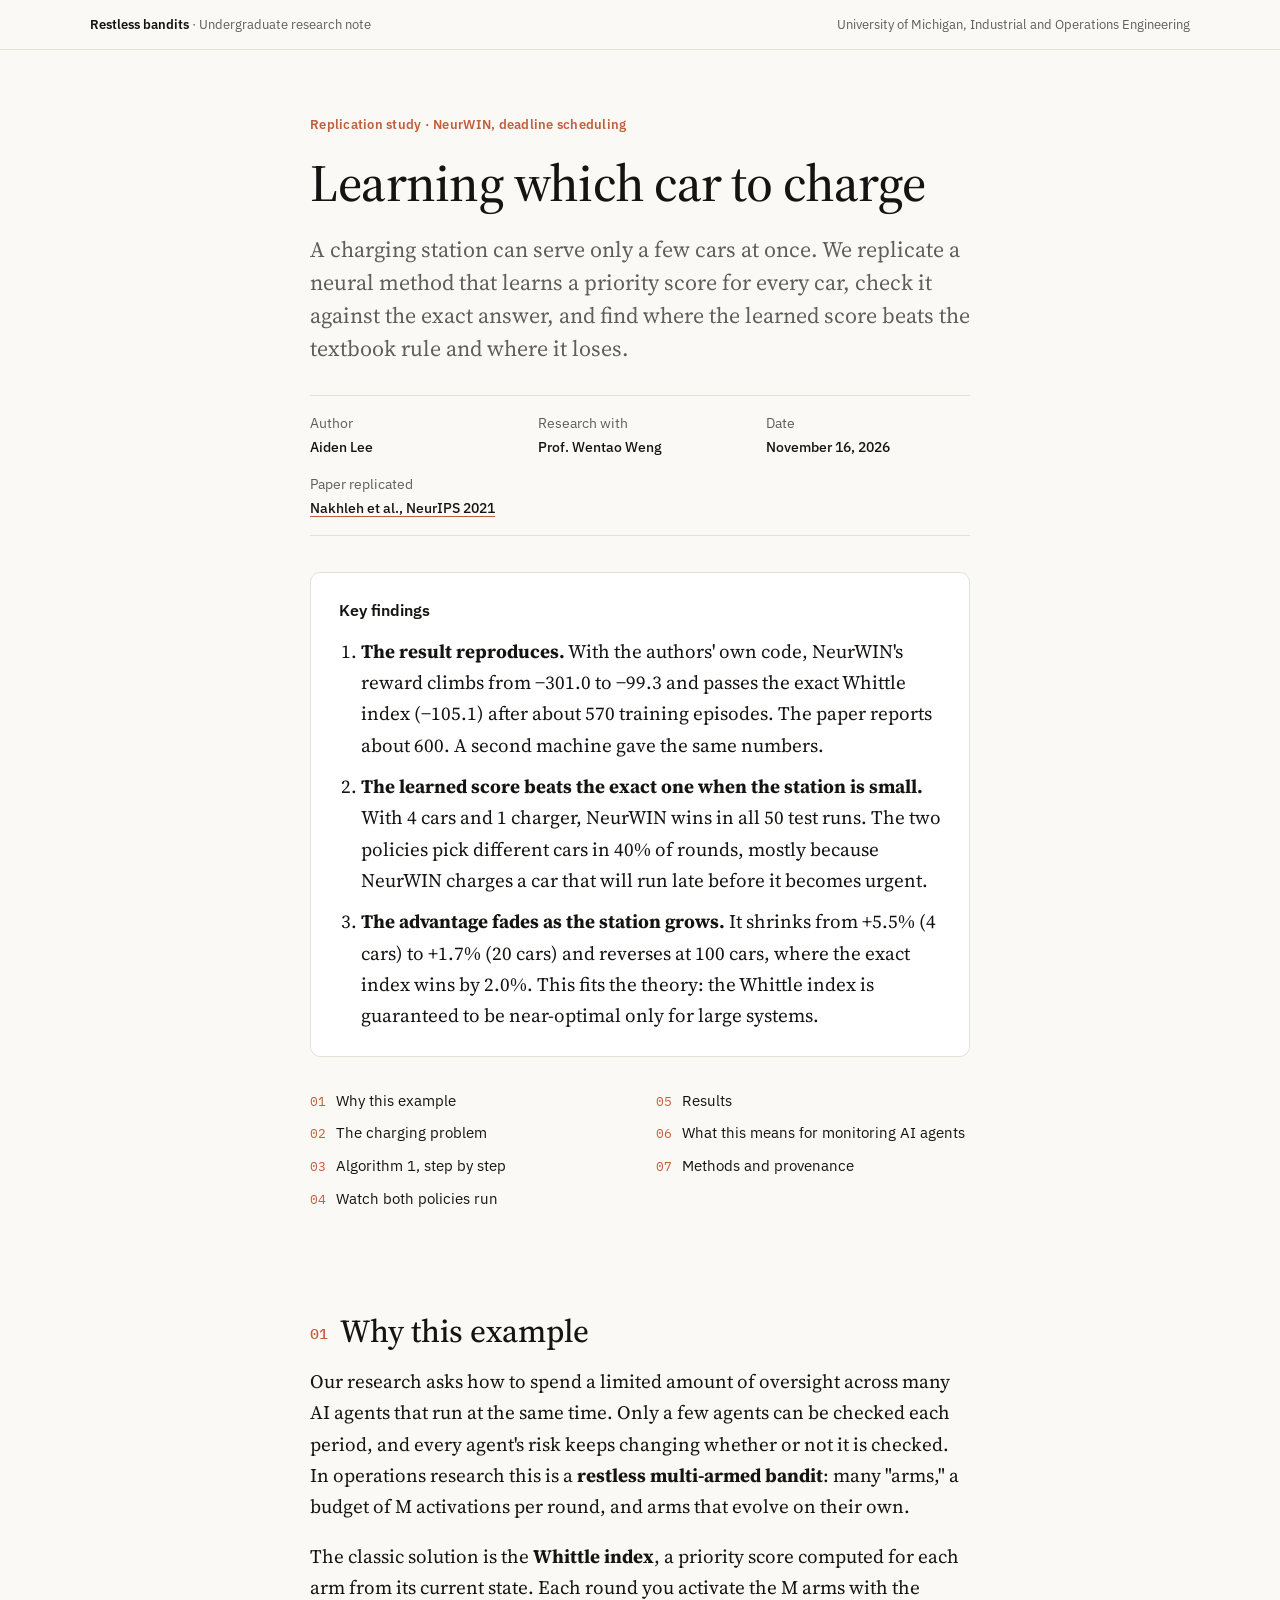
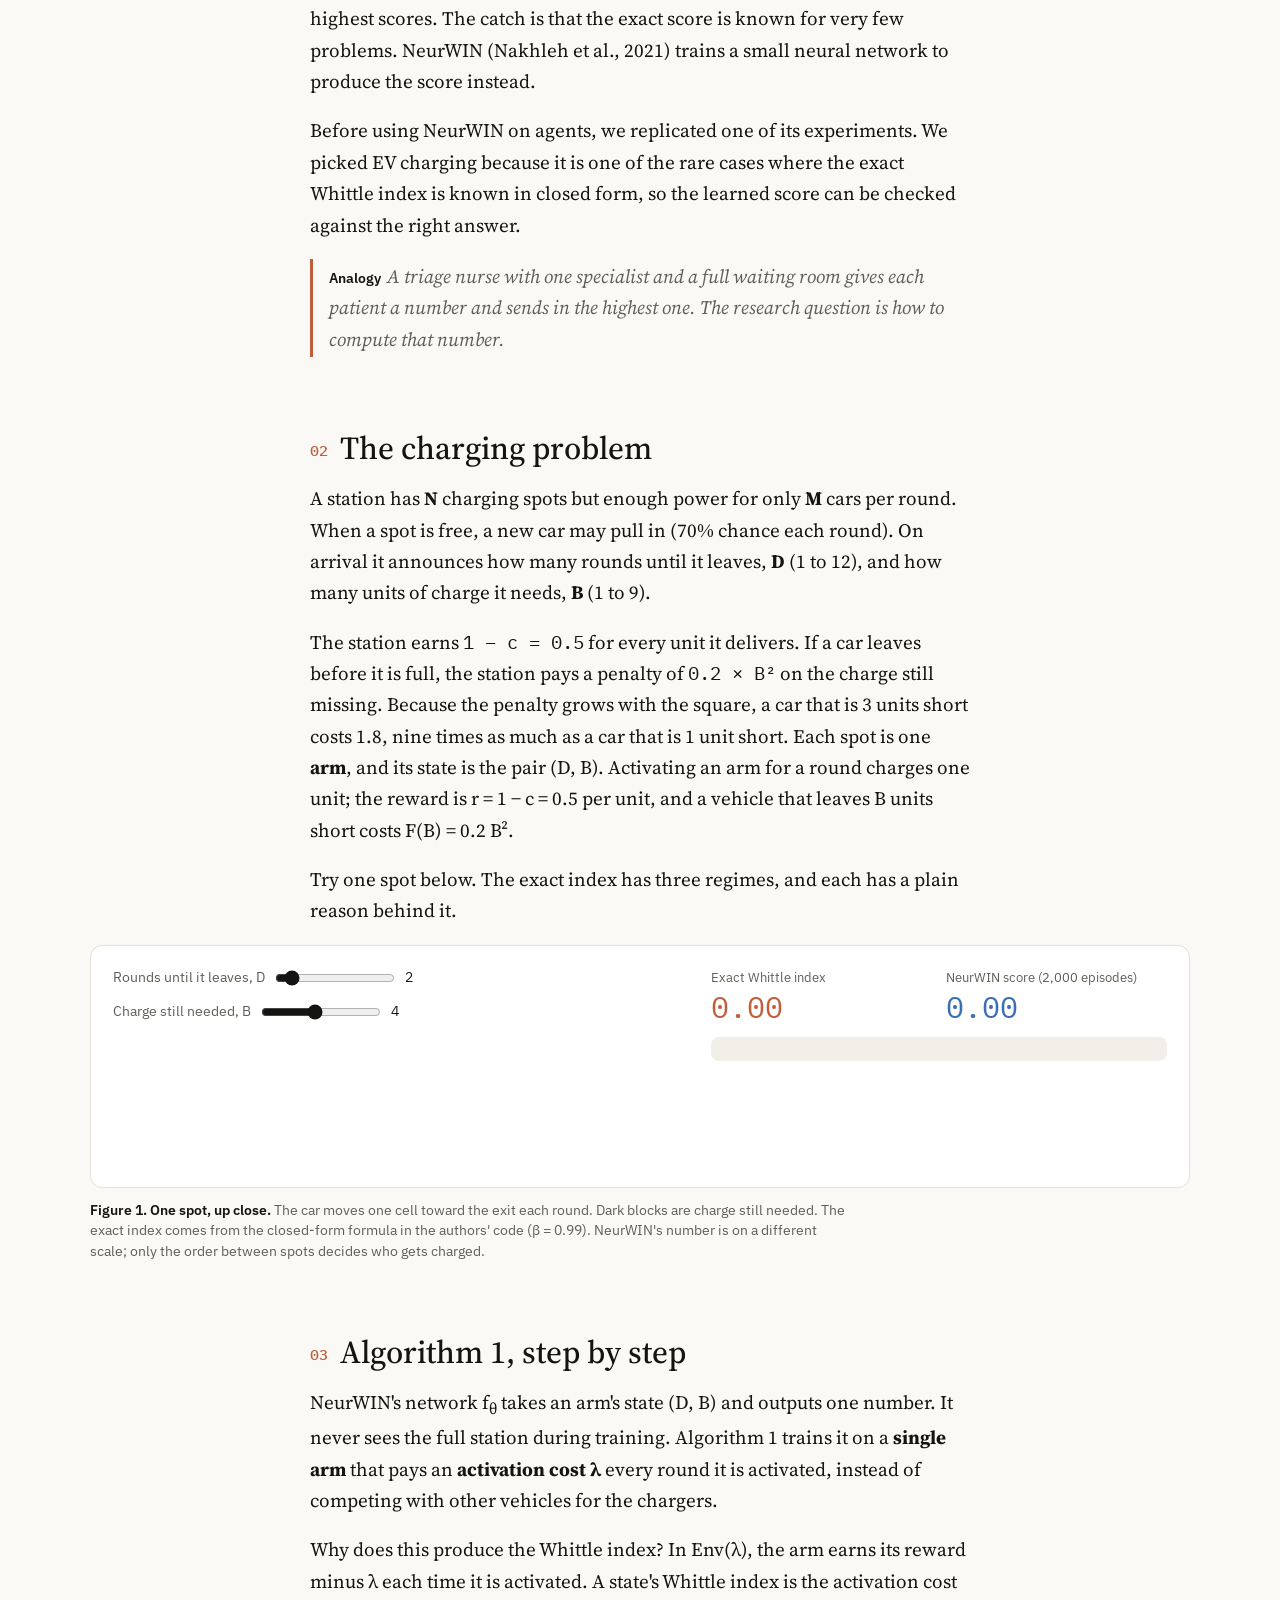
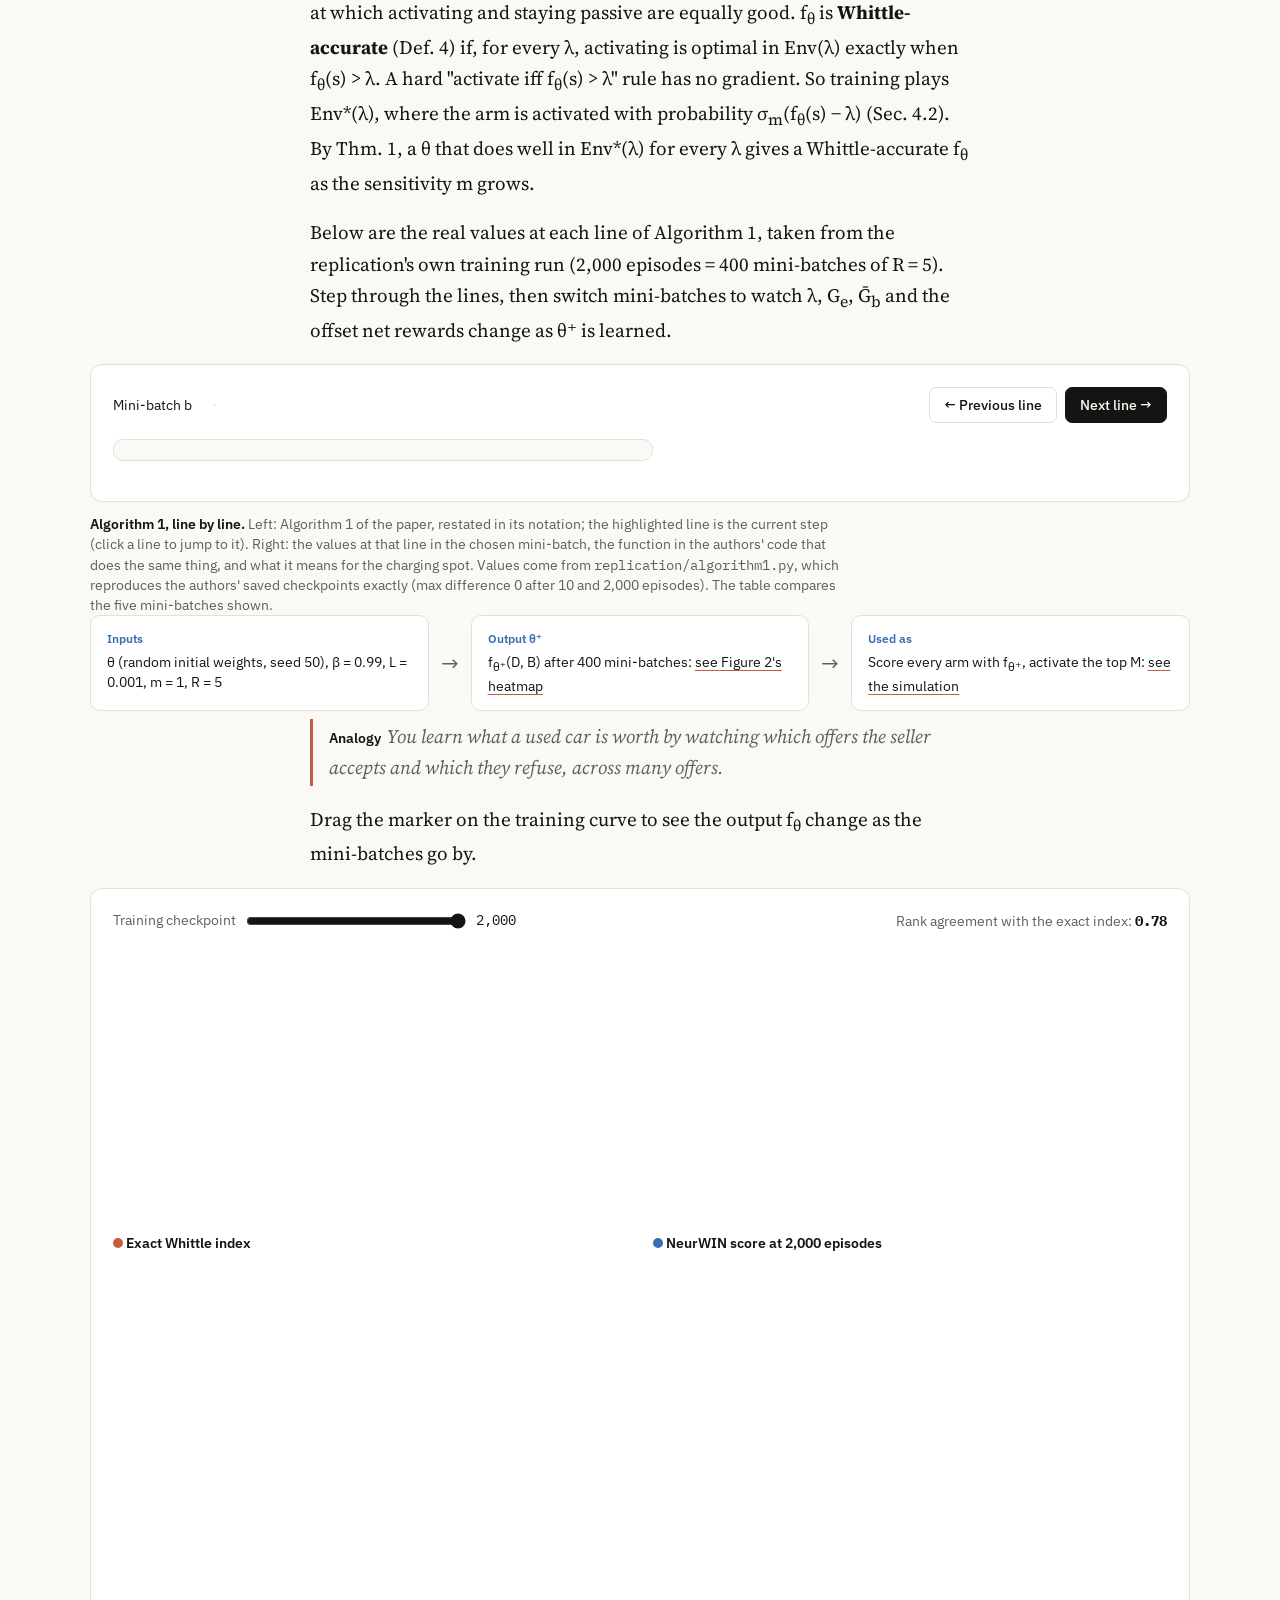
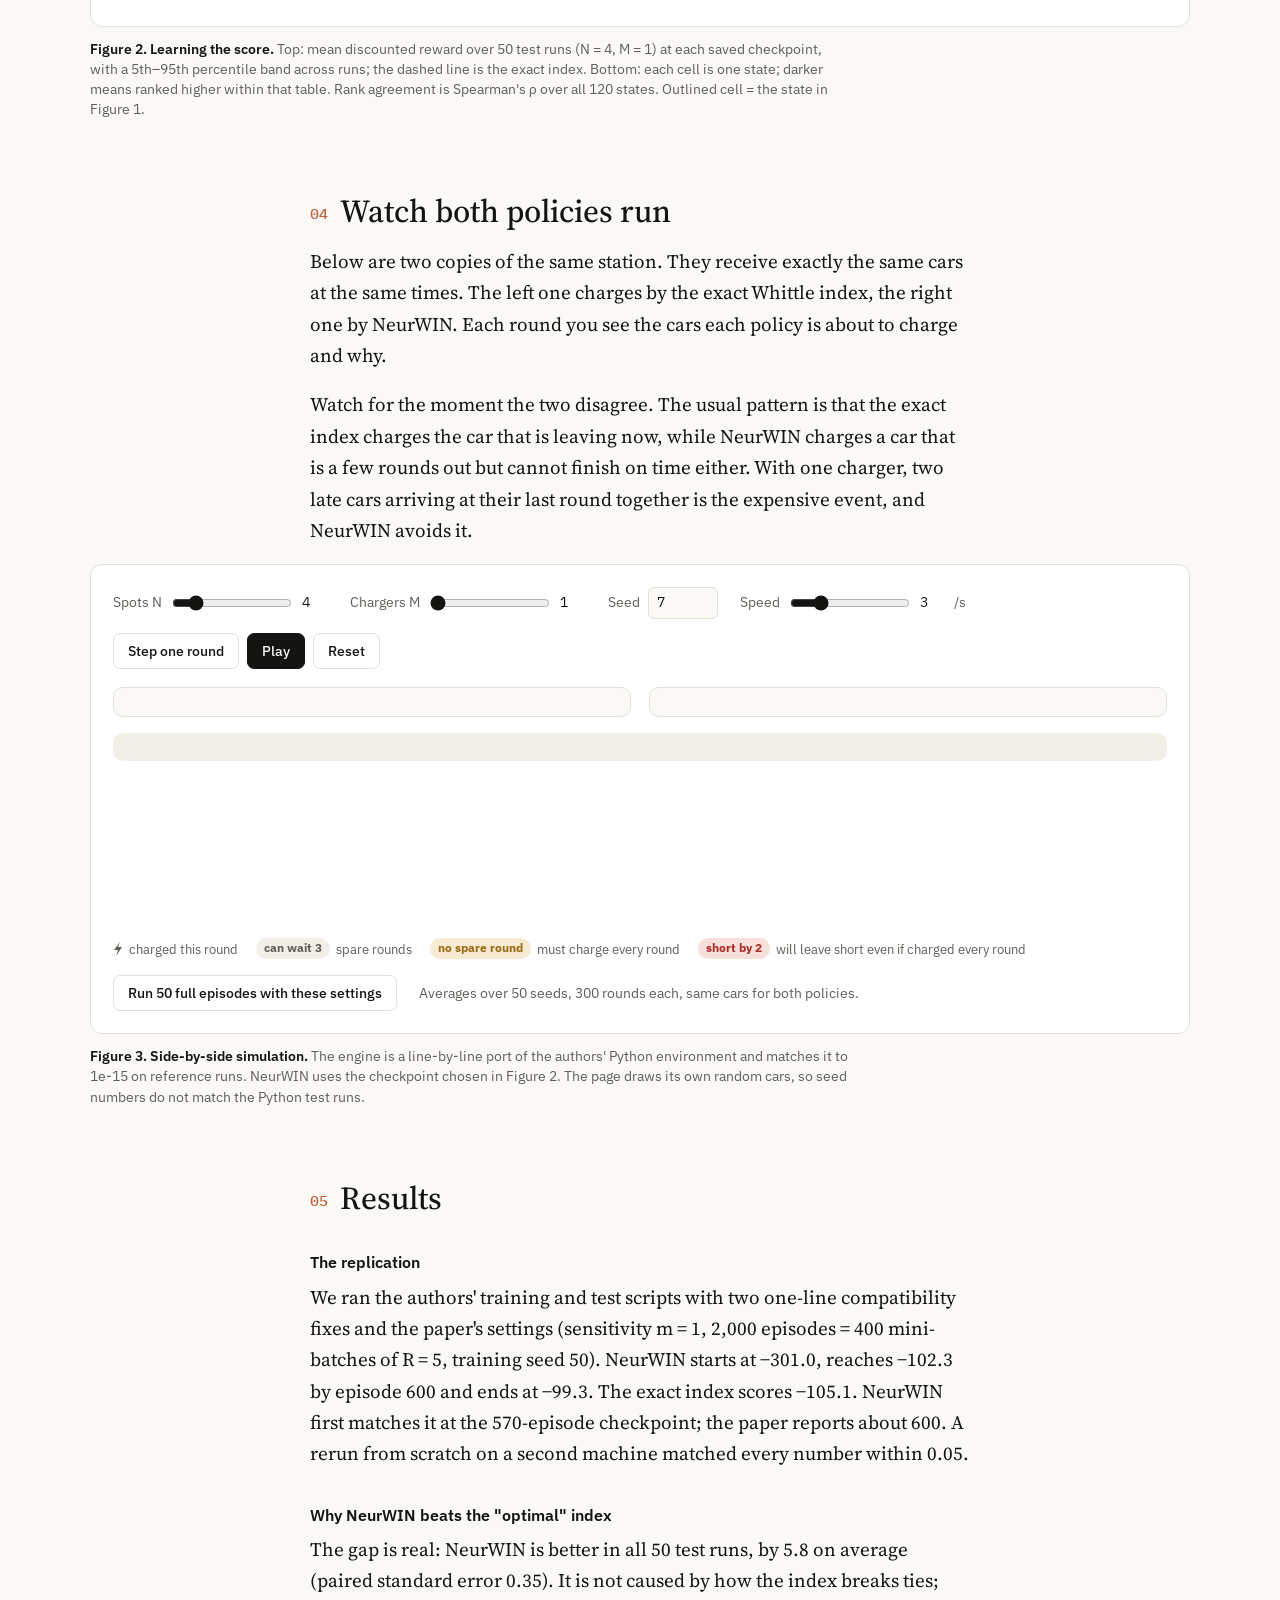
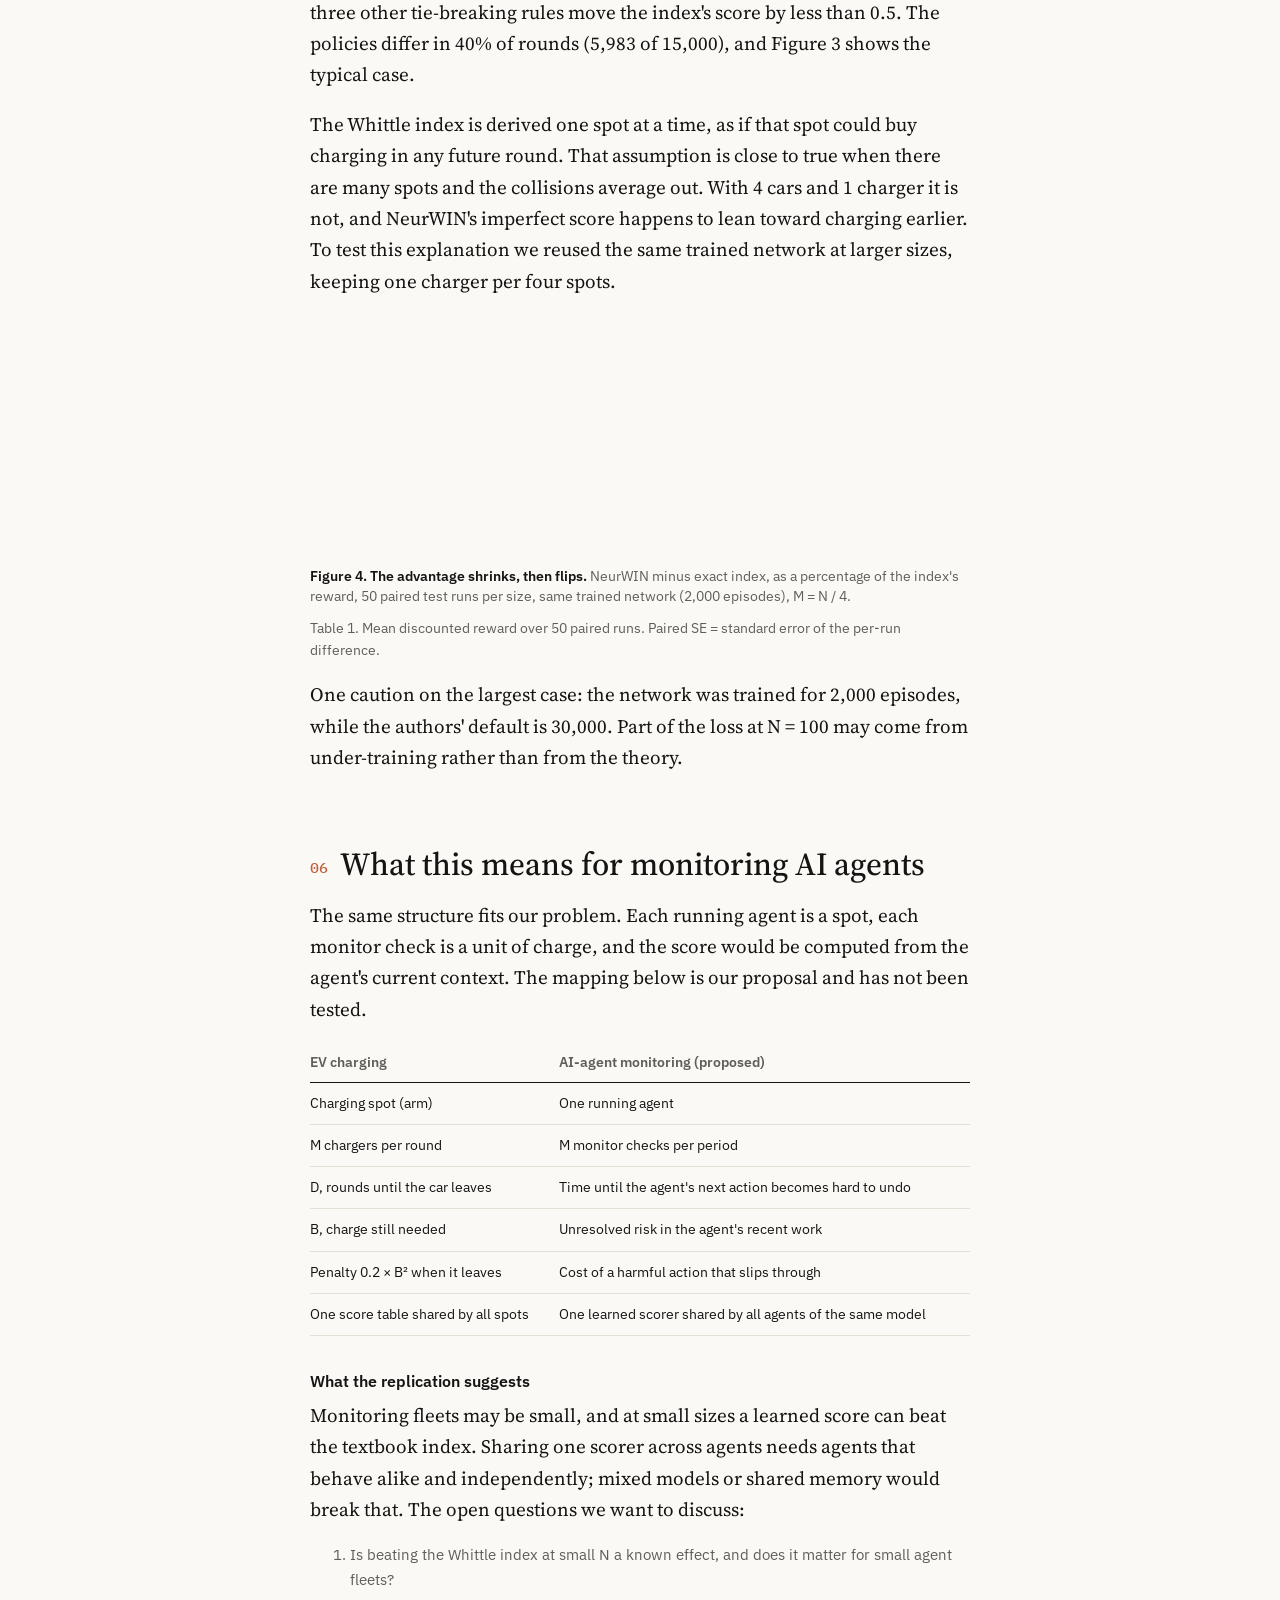
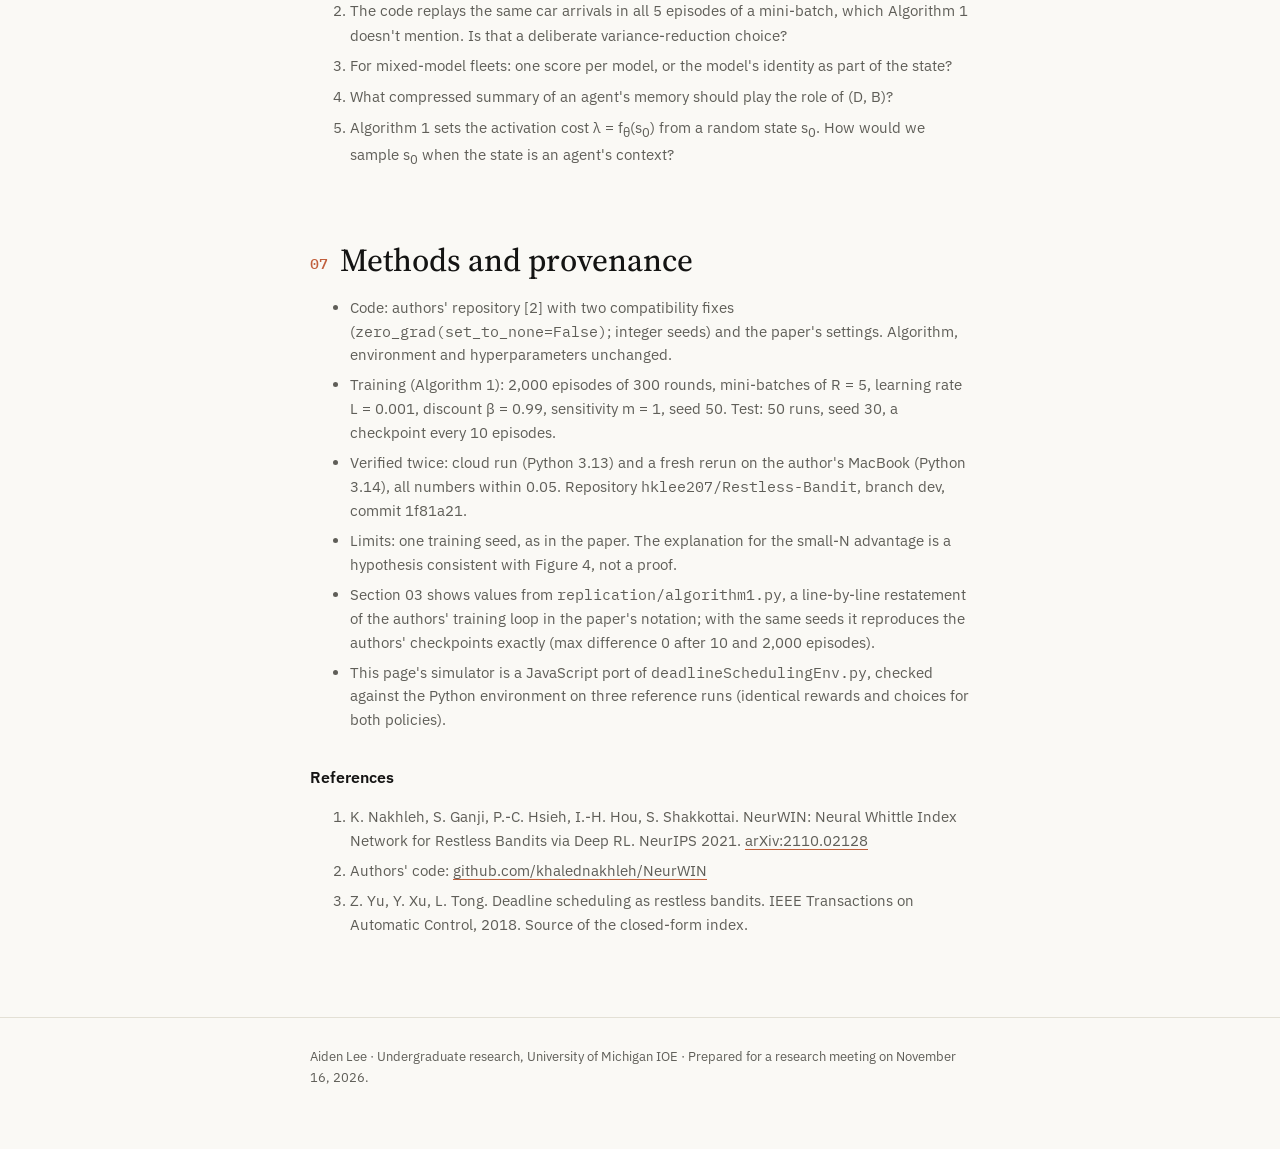
==== commit d2d2f802: "Explainer v2: Algorithm 1 step by step, paper notation New section 03 'Algorithm 1, step by step': A" ====
--- a/NeurWIN/simulator/v2/page.html
+++ b/NeurWIN/simulator/v2/page.html
@@ -139,7 +139,44 @@
 .notes { font-family: var(--font-ui); font-size: 13.5px; color: var(--muted); }
 .notes li { margin-bottom: 6px; }
 footer { border-top: 1px solid var(--rule); margin-top: 80px; padding: 28px 0 60px; font-family: var(--font-ui); font-size: 13px; color: var(--muted); }
+/* Algorithm 1 */
+.seg { display: inline-flex; border: 1px solid var(--rule); border-radius: 8px; overflow: hidden; }
+.seg button { border: 0; border-radius: 0; border-right: 1px solid var(--rule); padding: 6px 12px; font-family: var(--font-mono); }
+.seg button:last-child { border-right: 0; }
+.seg button.on { background: var(--ink); color: var(--bg); }
+.alg { display: grid; grid-template-columns: minmax(0, 1.1fr) minmax(0, 1fr); gap: 24px; align-items: start; }
+.alg-code { font-family: var(--font-mono); font-size: 13px; line-height: 1.5; background: var(--bg); border: 1px solid var(--rule); border-radius: 10px; padding: 10px 0; overflow-x: auto; }
+.alg-code .ln { display: grid; grid-template-columns: 56px 1fr; padding: 3px 12px 3px 0; border-left: 3px solid transparent; color: var(--muted); }
+.alg-code .ln .no { text-align: right; padding-right: 14px; font-size: 11.5px; }
+.alg-code .ln.step { color: var(--ink); cursor: pointer; }
+.alg-code .ln.step:hover { background: var(--soft); }
+.alg-code .ln.cur { background: var(--blue-soft); border-left-color: var(--blue); }
+.alg-code .ln.cur .no { color: var(--blue); font-weight: 500; }
+.alg-code .rule { border-top: 1px solid var(--rule); margin: 6px 0; }
+.alg-side h4 { margin: 0 0 4px; font-size: 16px; font-weight: 600; display: flex; gap: 10px; align-items: baseline; }
+.alg-side h4 .mono { color: var(--blue); font-size: 14px; }
+.alg-side .fn { font-size: 13px; color: var(--muted); margin: 0 0 12px; }
+.alg-side .fn code { font-family: var(--font-mono); color: var(--ink); background: var(--soft); padding: 1px 6px; border-radius: 4px; }
+.alg-side table.data { font-size: 13px; margin: 0 0 6px; }
+.alg-side table.data td, .alg-side table.data th { padding: 5px 10px 5px 0; }
+.alg-side .kv { display: flex; flex-wrap: wrap; gap: 6px 22px; margin: 0 0 10px; }
+.alg-side .kv div span { display: block; font-size: 12px; color: var(--muted); }
+.alg-side .kv div strong { font-family: var(--font-mono); font-weight: 500; font-size: 18px; }
+.alg-plain { background: var(--soft); border-radius: 8px; padding: 12px 14px; font-size: 14px; margin: 12px 0 0; }
+.bars { display: grid; grid-template-columns: 34px 1fr 64px; gap: 4px 10px; align-items: center; font-size: 13px; margin: 4px 0 8px; }
+.bars .track2 { position: relative; height: 14px; }
+.bars .track2 i { position: absolute; top: 0; bottom: 0; border-radius: 2px; }
+.bars .track2 .zero { position: absolute; left: 50%; top: -3px; bottom: -3px; border-left: 1px solid var(--ink); }
+.bars .v { font-family: var(--font-mono); text-align: right; }
+#algTbl tr.cur td { background: var(--blue-soft); }
+#algTbl td, #algTbl th { white-space: nowrap; }
+.io { display: grid; grid-template-columns: 1fr auto 1fr auto 1fr; gap: 12px; align-items: stretch; margin: 0 0 8px; font-family: var(--font-ui); font-size: 14px; line-height: 1.45; }
+.io-box { background: var(--surface); border: 1px solid var(--rule); border-radius: 10px; padding: 14px 16px; }
+.io-k { font-size: 12px; font-weight: 600; color: var(--blue); margin-bottom: 4px; }
+.io-arrow { align-self: center; font-size: 22px; color: var(--muted); }
 @media (max-width: 900px) {
+  .alg, .io { grid-template-columns: 1fr; }
+  .io-arrow { transform: rotate(90deg); justify-self: center; }
   .f1, .stations, .hm-wrap { grid-template-columns: 1fr; }
   .toc { columns: 1; }
 }
@@ -175,7 +212,7 @@
   <ol class="toc" aria-label="Contents">
     <li><a href="#context"><span>01</span>Why this example</a></li>
     <li><a href="#problem"><span>02</span>The charging problem</a></li>
-    <li><a href="#learning"><span>03</span>How NeurWIN learns the score</a></li>
+    <li><a href="#algorithm1"><span>03</span>Algorithm 1, step by step</a></li>
     <li><a href="#simulation"><span>04</span>Watch both policies run</a></li>
     <li><a href="#results"><span>05</span>Results</a></li>
     <li><a href="#agents"><span>06</span>What this means for monitoring AI agents</a></li>
@@ -194,8 +231,8 @@
 
 <section id="problem" class="col">
   <h2><span class="num">02</span>The charging problem</h2>
-  <p>A station has <b>N</b> charging spots but enough power for only <b>M</b> cars per round. When a spot is free, a new car may pull in (70% chance each round). On arrival it announces how many rounds until it leaves, <b>T</b> (1 to 12), and how many units of charge it needs, <b>B</b> (1 to 9).</p>
-  <p>The station earns <span class="mono">1 − c = 0.5</span> for every unit it delivers. If a car leaves before it is full, the station pays a penalty of <span class="mono">0.2 × B²</span> on the charge still missing. Because the penalty grows with the square, a car that is 3 units short costs 1.8, nine times as much as a car that is 1 unit short. Each spot is one arm, and its state is the pair (T, B).</p>
+  <p>A station has <b>N</b> charging spots but enough power for only <b>M</b> cars per round. When a spot is free, a new car may pull in (70% chance each round). On arrival it announces how many rounds until it leaves, <b>D</b> (1 to 12), and how many units of charge it needs, <b>B</b> (1 to 9).</p>
+  <p>The station earns <span class="mono">1 − c = 0.5</span> for every unit it delivers. If a car leaves before it is full, the station pays a penalty of <span class="mono">0.2 × B²</span> on the charge still missing. Because the penalty grows with the square, a car that is 3 units short costs 1.8, nine times as much as a car that is 1 unit short. Each spot is one <b>arm</b>, and its state is the pair (D, B). Activating an arm for a round charges one unit; the reward is r = 1 − c = 0.5 per unit, and a vehicle that leaves B units short costs F(B) = 0.2 B².</p>
   <p>Try one spot below. The exact index has three regimes, and each has a plain reason behind it.</p>
 </section>
 
@@ -204,10 +241,10 @@
     <div class="f1">
       <div>
         <div class="ctl" style="margin-bottom:16px">
-          <label for="f1T">Rounds until it leaves, T <input type="range" id="f1T" min="1" max="12" value="2"><output id="f1Tv">2</output></label>
+          <label for="f1T">Rounds until it leaves, D <input type="range" id="f1T" min="1" max="12" value="2"><output id="f1Tv">2</output></label>
           <label for="f1B">Charge still needed, B <input type="range" id="f1B" min="0" max="9" value="4"><output id="f1Bv">4</output></label>
         </div>
-        <svg id="f1svg" viewBox="0 0 560 120" width="100%" role="img" aria-label="One charging spot with a car T rounds from leaving and B units still needed"></svg>
+        <svg id="f1svg" viewBox="0 0 560 120" width="100%" role="img" aria-label="One charging spot with a car D rounds from leaving and B units still needed"></svg>
       </div>
       <div>
         <div class="vals">
@@ -222,19 +259,44 @@
   <figcaption><b>Figure 1. One spot, up close.</b> The car moves one cell toward the exit each round. Dark blocks are charge still needed. The exact index comes from the closed-form formula in the authors' code (β = 0.99). NeurWIN's number is on a different scale; only the order between spots decides who gets charged.</figcaption>
 </figure>
 
-<section id="learning" class="col">
-  <h2><span class="num">03</span>How NeurWIN learns the score</h2>
-  <p>The network takes a state (T, B) and outputs one number. It never sees the full station during training. It practices on a single spot and learns from a made-up price instead of from competition with other cars.</p>
-  <ol class="steps">
-    <li><b>Pick a price λ.</b> The price is the network's own score for a random state. It stays fixed for 5 episodes.</li>
-    <li><b>Run one spot for 300 rounds.</b> All 5 episodes see the same arriving cars, so differences in reward come from the choices, not from luck.</li>
-    <li><b>Charge with a probability, not a hard rule.</b> P(charge) = sigmoid(f(T, B) − λ). A hard cutoff gives no gradient; a smooth probability lets small changes in the score improve the reward a little at a time.</li>
-    <li><b>Score the episode.</b> Charging reward minus λ every time it charges.</li>
-    <li><b>Update every 5 episodes.</b> REINFORCE makes the choices from better-than-average episodes more likely.</li>
-  </ol>
-  <p>Why does this produce the Whittle index? The index of a state is exactly the price at which charging and waiting are equally good. A network that acts well at every price must have learned where that break-even point sits, state by state. At test time the same network scores every spot, and the top M charge.</p>
+<section id="algorithm1" class="col">
+  <h2><span class="num">03</span>Algorithm 1, step by step</h2>
+  <p>NeurWIN's network f<sub>θ</sub> takes an arm's state (D, B) and outputs one number. It never sees the full station during training. Algorithm 1 trains it on a <b>single arm</b> that pays an <b>activation cost λ</b> every round it is activated, instead of competing with other vehicles for the chargers.</p>
+  <p>Why does this produce the Whittle index? In Env(λ), the arm earns its reward minus λ each time it is activated. A state's Whittle index is the activation cost at which activating and staying passive are equally good. f<sub>θ</sub> is <b>Whittle-accurate</b> (Def. 4) if, for every λ, activating is optimal in Env(λ) exactly when f<sub>θ</sub>(s) &gt; λ. A hard "activate iff f<sub>θ</sub>(s) &gt; λ" rule has no gradient. So training plays Env*(λ), where the arm is activated with probability σ<sub>m</sub>(f<sub>θ</sub>(s) − λ) (Sec. 4.2). By Thm. 1, a θ that does well in Env*(λ) for every λ gives a Whittle-accurate f<sub>θ</sub> as the sensitivity m grows.</p>
+  <p>Below are the real values at each line of Algorithm 1, taken from the replication's own training run (2,000 episodes = 400 mini-batches of R = 5). Step through the lines, then switch mini-batches to watch λ, G<sub>e</sub>, Ḡ<sub>b</sub> and the offset net rewards change as θ⁺ is learned.</p>
+</section>
+
+<figure class="wide" id="figAlg">
+  <div class="panel">
+    <div class="ctl" style="margin-bottom:16px">
+      <span>Mini-batch b</span>
+      <span class="seg" id="algMb" role="group" aria-label="Mini-batch"></span>
+      <span id="algMbInfo" style="color:var(--muted)"></span>
+      <span class="spacer"></span>
+      <span style="display:flex;gap:8px"><button id="algPrev">← Previous line</button><button id="algNext" class="primary">Next line →</button></span>
+    </div>
+    <div class="alg">
+      <div class="alg-code" id="algCode" aria-label="Algorithm 1 in the paper's notation"></div>
+      <div class="alg-side" id="algSide" aria-live="polite"></div>
+    </div>
+    <div class="tablewrap" style="margin-top:18px"><table class="data" id="algTbl"></table></div>
+  </div>
+  <figcaption><b>Algorithm 1, line by line.</b> Left: Algorithm 1 of the paper, restated in its notation; the highlighted line is the current step (click a line to jump to it). Right: the values at that line in the chosen mini-batch, the function in the authors' code that does the same thing, and what it means for the charging spot. Values come from <span class="mono">replication/algorithm1.py</span>, which reproduces the authors' saved checkpoints exactly (max difference 0 after 10 and 2,000 episodes). The table compares the five mini-batches shown.</figcaption>
+</figure>
+
+<div class="wide">
+  <div class="io" aria-label="Algorithm 1: inputs, output, use">
+    <div class="io-box"><div class="io-k">Inputs</div><div>θ (random initial weights, seed 50), β = 0.99, L = 0.001, m = 1, R = 5</div></div>
+    <div class="io-arrow" aria-hidden="true">→</div>
+    <div class="io-box"><div class="io-k">Output θ⁺</div><div>f<sub>θ⁺</sub>(D, B) after 400 mini-batches: <a href="#fig2">see Figure 2's heatmap</a></div></div>
+    <div class="io-arrow" aria-hidden="true">→</div>
+    <div class="io-box"><div class="io-k">Used as</div><div>Score every arm with f<sub>θ⁺</sub>, activate the top M: <a href="#fig3">see the simulation</a></div></div>
+  </div>
+</div>
+
+<section class="col">
   <p class="analogy"><b>Analogy</b>You learn what a used car is worth by watching which offers the seller accepts and which they refuse, across many offers.</p>
-  <p>Drag the marker on the training curve to see the score table change as the network learns.</p>
+  <p>Drag the marker on the training curve to see the output f<sub>θ</sub> change as the mini-batches go by.</p>
 </section>
 
 <figure class="wide" id="fig2">
@@ -294,7 +356,7 @@
 <section id="results" class="col">
   <h2><span class="num">05</span>Results</h2>
   <h3>The replication</h3>
-  <p>We ran the authors' training and test scripts with two one-line compatibility fixes and the paper's settings (sigmoid sensitivity 1, 2,000 episodes, training seed 50). NeurWIN starts at −301.0, reaches −102.3 by episode 600 and ends at −99.3. The exact index scores −105.1. NeurWIN first matches it at the 570-episode checkpoint; the paper reports about 600. A rerun from scratch on a second machine matched every number within 0.05.</p>
+  <p>We ran the authors' training and test scripts with two one-line compatibility fixes and the paper's settings (sensitivity m = 1, 2,000 episodes = 400 mini-batches of R = 5, training seed 50). NeurWIN starts at −301.0, reaches −102.3 by episode 600 and ends at −99.3. The exact index scores −105.1. NeurWIN first matches it at the 570-episode checkpoint; the paper reports about 600. A rerun from scratch on a second machine matched every number within 0.05.</p>
   <h3>Why NeurWIN beats the "optimal" index</h3>
   <p>The gap is real: NeurWIN is better in all 50 test runs, by 5.8 on average (paired standard error 0.35). It is not caused by how the index breaks ties; three other tie-breaking rules move the index's score by less than 0.5. The policies differ in 40% of rounds (5,983 of 15,000), and Figure 3 shows the typical case.</p>
   <p>The Whittle index is derived one spot at a time, as if that spot could buy charging in any future round. That assumption is close to true when there are many spots and the collisions average out. With 4 cars and 1 charger it is not, and NeurWIN's imperfect score happens to lean toward charging earlier. To test this explanation we reused the same trained network at larger sizes, keeping one charger per four spots.</p>
@@ -320,7 +382,7 @@
     <tr><th>EV charging</th><th>AI-agent monitoring (proposed)</th></tr>
     <tr><td>Charging spot (arm)</td><td>One running agent</td></tr>
     <tr><td>M chargers per round</td><td>M monitor checks per period</td></tr>
-    <tr><td>T, rounds until the car leaves</td><td>Time until the agent's next action becomes hard to undo</td></tr>
+    <tr><td>D, rounds until the car leaves</td><td>Time until the agent's next action becomes hard to undo</td></tr>
     <tr><td>B, charge still needed</td><td>Unresolved risk in the agent's recent work</td></tr>
     <tr><td>Penalty 0.2 × B² when it leaves</td><td>Cost of a harmful action that slips through</td></tr>
     <tr><td>One score table shared by all spots</td><td>One learned scorer shared by all agents of the same model</td></tr>
@@ -329,10 +391,10 @@
   <p>Monitoring fleets may be small, and at small sizes a learned score can beat the textbook index. Sharing one scorer across agents needs agents that behave alike and independently; mixed models or shared memory would break that. The open questions we want to discuss:</p>
   <ol class="notes" style="font-size:15px">
     <li>Is beating the Whittle index at small N a known effect, and does it matter for small agent fleets?</li>
-    <li>In the authors' code only charging steps add to the gradient. Is that intended in Algorithm 1?</li>
+    <li>The code replays the same car arrivals in all 5 episodes of a mini-batch, which Algorithm 1 doesn't mention. Is that a deliberate variance-reduction choice?</li>
     <li>For mixed-model fleets: one score per model, or the model's identity as part of the state?</li>
-    <li>What compressed summary of an agent's memory should play the role of (T, B)?</li>
-    <li>NeurWIN sets prices from "a random state." How would we sample one when the state is an agent's context?</li>
+    <li>What compressed summary of an agent's memory should play the role of (D, B)?</li>
+    <li>Algorithm 1 sets the activation cost λ = f<sub>θ</sub>(s<sub>0</sub>) from a random state s<sub>0</sub>. How would we sample s<sub>0</sub> when the state is an agent's context?</li>
   </ol>
 </section>
 
@@ -340,9 +402,10 @@
   <h2><span class="num">07</span>Methods and provenance</h2>
   <ul class="notes" style="font-size:14.5px">
     <li>Code: authors' repository [2] with two compatibility fixes (<span class="mono">zero_grad(set_to_none=False)</span>; integer seeds) and the paper's settings. Algorithm, environment and hyperparameters unchanged.</li>
-    <li>Training: 2,000 episodes of 300 rounds, mini-batch 5, learning rate 0.001, discount 0.99, seed 50. Test: 50 runs, seed 30, a checkpoint every 10 episodes.</li>
+    <li>Training (Algorithm 1): 2,000 episodes of 300 rounds, mini-batches of R = 5, learning rate L = 0.001, discount β = 0.99, sensitivity m = 1, seed 50. Test: 50 runs, seed 30, a checkpoint every 10 episodes.</li>
     <li>Verified twice: cloud run (Python 3.13) and a fresh rerun on the author's MacBook (Python 3.14), all numbers within 0.05. Repository <span class="mono">hklee207/Restless-Bandit</span>, branch dev, commit 1f81a21.</li>
     <li>Limits: one training seed, as in the paper. The explanation for the small-N advantage is a hypothesis consistent with Figure 4, not a proof.</li>
+    <li>Section 03 shows values from <span class="mono">replication/algorithm1.py</span>, a line-by-line restatement of the authors' training loop in the paper's notation; with the same seeds it reproduces the authors' checkpoints exactly (max difference 0 after 10 and 2,000 episodes).</li>
     <li>This page's simulator is a JavaScript port of <span class="mono">deadlineSchedulingEnv.py</span>, checked against the Python environment on three reference runs (identical rewards and choices for both policies).</li>
   </ul>
   <h3>References</h3>
@@ -440,14 +503,14 @@
     const T1 = +$('f1T').value, B1 = +$('f1B').value;
     let g = `<text x="${L + 5 * cw}" y="14" font-size="11.5" text-anchor="middle" fill="${css('--muted')}">B, charge still needed →</text>`;
     for (let B = 0; B <= 9; B++) g += `<text x="${L + B * cw + cw / 2}" y="${top + 12 * ch + 16}" font-size="11" text-anchor="middle" fill="${css('--muted')}">${B}</text>`;
-    g += `<text x="12" y="${top + 6 * ch}" font-size="11.5" fill="${css('--muted')}" transform="rotate(-90 12 ${top + 6 * ch})" text-anchor="middle">T, rounds left →</text>`;
+    g += `<text x="12" y="${top + 6 * ch}" font-size="11.5" fill="${css('--muted')}" transform="rotate(-90 12 ${top + 6 * ch})" text-anchor="middle">D, rounds until it leaves →</text>`;
     let i = 0;
     for (let T = 1; T <= 12; T++) {
       g += `<text x="${L - 8}" y="${top + (T - 1) * ch + 16}" font-size="11" text-anchor="end" fill="${css('--muted')}">${T}</text>`;
       for (let B = 0; B <= 9; B++, i++) {
         const op = 0.06 + 0.9 * (r[i] / (n - 1));
         const sel = T === T1 && B === B1;
-        g += `<rect x="${L + B * cw + 1}" y="${top + (T - 1) * ch + 1}" width="${cw - 2}" height="${ch - 2}" rx="3" fill="${color}" fill-opacity="${op.toFixed(3)}" stroke="${sel ? css('--ink') : 'none'}" stroke-width="2"><title>T=${T}, B=${B}: ${tab[T][B].toFixed(3)}</title></rect>`;
+        g += `<rect x="${L + B * cw + 1}" y="${top + (T - 1) * ch + 1}" width="${cw - 2}" height="${ch - 2}" rx="3" fill="${color}" fill-opacity="${op.toFixed(3)}" stroke="${sel ? css('--ink') : 'none'}" stroke-width="2"><title>D=${T}, B=${B}: ${tab[T][B].toFixed(3)}</title></rect>`;
       }
     }
     svg.innerHTML = g;
@@ -636,12 +699,119 @@
     $('tbl').innerHTML = t;
   }
 
-  function redrawAll() { drawChart(); drawF1(); renderSim(); drawF4(); }
+  /* ---------- Algorithm 1, step by step ---------- */
+  const AL = D.alg1;                       // traced mini-batches from replication/algorithm1.py
+  const R = 5, LR = 0.001;
+  let alMb = 0, alStep = 0;
+  const sub = (a, b) => `${a}<sub>${b}</sub>`;
+  const fth = sub('f', 'θ'), sm = sub('σ', 'm'), he = sub('h', 'e'), Ge = sub('G', 'e'), Gb = sub('Ḡ', 'b'), Lb = sub('L', 'b');
+  const st = s => `(D = ${s[0]}, B = ${s[1]})`;
+  const sgn = (v, d = 2) => (v >= 0 ? '+' : '−') + Math.abs(v).toFixed(d);
+  // [step id or null, line label, indent, text]
+  const CODE = [
+    [null, '', 0, `<b>Input:</b> θ, β ∈ (0, 1), L, m, R &nbsp;&nbsp; <b>Output:</b> θ⁺`],
+    [null, 'L1', 0, 'for each mini-batch b do'],
+    ['L2', 'L2', 1, `choose ${sub('s', '0')}, ${sub('s', '1')} uniformly at random; λ ← ${fth}(${sub('s', '0')}); ${Gb} ← 0`],
+    [null, 'L3', 1, 'for each episode e in the mini-batch do'],
+    ['L4', 'L4', 2, `set the arm to initial state ${sub('s', '1')}; ${he} ← 0`],
+    [null, 'L5', 2, 'for each round t do'],
+    ['L6', 'L6', 3, `a[t] = 1 w.p. ${sm}(${fth}(s[t]) − λ), else a[t] = 0`],
+    ['L7', 'L7–8', 3, `if a[t] = 1: ${he} ← ${he} + ∇<sub>θ</sub> ln ${sm}(${fth}(s[t]) − λ)`],
+    ['L7', 'L9–10', 3, `else: ${he} ← ${he} + ∇<sub>θ</sub> ln(1 − ${sm}(${fth}(s[t]) − λ))`],
+    ['L12', 'L12', 2, `${Ge} ← empirical discounted net reward of episode e`],
+    ['L13', 'L13', 2, `${Gb} ← ${Gb} + ${Ge} / R`],
+    ['L15', 'L15', 1, `${Lb} ← learning rate in mini-batch b`],
+    ['L16', 'L16', 1, `θ ← θ + ${Lb} Σ<sub>e</sub> (${Ge} − ${Gb}) ${he}`],
+    ['rule'],
+    [null, '', 0, `${sm}(x) = 1 / (1 + e<sup>−mx</sup>); net reward in a round = r[t] − λ·a[t]`],
+  ];
+  const STEPS = ['L2', 'L4', 'L6', 'L7', 'L12', 'L13', 'L15', 'L16'];
+
+  function bars(vals, labels) {
+    const mx = Math.max(...vals.map(Math.abs), 1e-9);
+    return '<div class="bars">' + vals.map((v, i) => {
+      const w = Math.abs(v) / mx * 50, left = v >= 0 ? 50 : 50 - w;
+      const col = v >= 0 ? css('--blue') : css('--muted');
+      return `<span class="mono" style="color:var(--muted)">${labels[i]}</span><span class="track2"><span class="zero"></span><i style="left:${left}%;width:${w}%;background:${col}"></i></span><span class="v">${sgn(v)}</span>`;
+    }).join('') + '</div>';
+  }
+
+  function stepView(id, r) {
+    const ep0 = (r.b - 1) * R + 1, ep1 = r.b * R, f = r.first_rounds;
+    const eRows = (cols, row) => `<table class="data"><tr>${cols.map(c => `<th>${c}</th>`).join('')}</tr>` + r.G_e.map((_, i) => `<tr>${row(i).map(c => `<td class="n">${c}</td>`).join('')}</tr>`).join('') + '</table>';
+    switch (id) {
+      case 'L2': return {
+        title: 'Pick the activation cost', fn: 'newMiniBatchReset',
+        vals: `<div class="kv"><div><span>${sub('s', '0')}</span><strong>${st(r.s0)}</strong></div><div><span>λ = ${fth}(${sub('s', '0')})</span><strong>${sgn(r.lam, 4)}</strong></div><div><span>${Gb}</span><strong>0</strong></div></div>`,
+        plain: `The activation cost for mini-batch ${r.b} is the current network's score for a random vehicle ${st(r.s0)}: λ = ${sgn(r.lam, 3)}. For all ${R} episodes the spot plays Env*(λ), paying λ in every round it is activated. (The code draws ${sub('s', '0')} at the first round of the mini-batch, B first, then D.)` };
+      case 'L4': return {
+        title: 'Start an episode', fn: 'env.reset()',
+        vals: `<div class="kv"><div><span>${sub('s', '1')}</span><strong>${st(r.s1)}</strong></div><div><span>${he}</span><strong>0</strong></div><div><span>episodes</span><strong>${fmtN(ep0)}–${fmtN(ep1)}</strong></div></div>`,
+        plain: `A vehicle that needs ${r.s1[1]} unit${r.s1[1] === 1 ? '' : 's'} and leaves in ${r.s1[0]} round${r.s1[0] === 1 ? '' : 's'} pulls into the empty spot, and the gradient tally ${he} starts at zero. Not in Algorithm 1: the code draws the arrivals once per mini-batch, so all ${R} episodes replay the same vehicles at the same rounds; only the activation decisions differ.` };
+      case 'L6': return {
+        title: 'Choose the action each round', fn: 'takeAction',
+        vals: `<table class="data"><tr><th>round t</th><th>s[t]</th><th>${fth}(s[t])</th><th>${sm}(${fth}(s[t]) − λ)</th><th>a[t]</th></tr>`
+          + f.map(x => `<tr><td class="n">${x.t}</td><td class="n">(${x.s_t[0]}, ${x.s_t[1]})</td><td class="n">${sgn(x.f_theta, 4)}</td><td class="n">${x.sigma.toFixed(4)}</td><td class="n">${x.a_t}</td></tr>`).join('') + '</table><div class="fn">First 3 rounds of episode 1, λ = ' + sgn(r.lam, 4) + '</div>',
+        plain: `Each round the spot scores its vehicle with ${fth} and is activated with probability ${sm}(${fth}(s[t]) − λ): more likely the further the score is above λ, but with m = 1 never certain. That randomness is what lets the network learn which choices pay off.` + (f.some(x => x.s_t[0] === 0 && x.a_t === 1) ? ' Note round ' + f.find(x => x.s_t[0] === 0 && x.a_t === 1).t + ': the spot is empty (0, 0) but is activated anyway, which earns nothing and still pays λ.' : '') };
+      case 'L7': return {
+        title: 'Add up the gradient of each choice', fn: 'takeAction → logProb.backward(); _saveEpisodeGradients',
+        vals: `<div class="fn">Length of each episode's tally ‖${he}‖ (625 weights):</div>` + eRows(['episode e', `‖${he}‖`, 'rounds activated'], i => [i + 1, r.h_e_size[i].toFixed(2), r.charged[i] + ' / 300']),
+        plain: `Every round, activated or not, adds to ${he} the direction that would make that round's choice more likely. Whether those directions get reinforced or reversed is decided in L16 by how the episode turned out.` };
+      case 'L12': return {
+        title: 'Score the episode', fn: 'learn(): reward -= self.cost; _discountRewards',
+        vals: eRows(['episode e', `${Ge}`, 'rounds activated'], i => [i + 1, sgn(r.G_e[i], 3), r.charged[i] + ' / 300'])
+          + `<div class="fn">Episode 1, round 0: r[0] = ${sgn(f[0].r_t)}, a[0] = ${f[0].a_t}, net reward r[0] − λ·a[0] = ${sgn(f[0].net, 4)}</div>`,
+        plain: `${Ge} adds up the spot's net reward over 300 rounds: +0.5 per unit charged, −0.2 B² when a vehicle leaves short, minus λ for every round it was activated, discounted by β<sup>t</sup> with β = 0.99. The code returns −${Ge} and keeps that sign until the Adam step.` };
+      case 'L13': return {
+        title: 'The bootstrapped baseline', fn: '_performBatchStep (meanBatchReward)',
+        vals: `<div class="kv"><div><span>${Gb} = average of the ${R} ${Ge}</span><strong>${sgn(r.G_bar_b, 3)}</strong></div></div>` + eRows(['episode e', `${Ge}`], i => [i + 1, sgn(r.G_e[i], 3)]),
+        plain: `${Gb} is the typical score of this mini-batch. Each episode is judged against its siblings, which saw the same vehicles, rather than by its raw score, which is negative mostly because of departure penalties.` };
+      case 'L15': return {
+        title: 'The learning rate', fn: 'torch.optim.Adam(lr=L) in NEURWIN.__init__',
+        vals: `<div class="kv"><div><span>${Lb}</span><strong>${LR}</strong></div><div><span>mini-batch</span><strong>${r.b} of 400</strong></div></div>`,
+        plain: `The step size is the same in every mini-batch: ${Lb} = L = 0.001. The Adam optimizer also rescales each weight's step, so every weight moves by about L.` };
+      case 'L16': return {
+        title: 'Gradient ascent', fn: '_performBatchStep → optimizer.step()',
+        vals: `<div class="fn">Offset net rewards ${Ge} − ${Gb}:</div>` + bars(r.offsets, r.offsets.map((_, i) => 'e=' + (i + 1)))
+          + `<div class="kv"><div><span>θ moved ‖Δθ‖</span><strong>${r.theta_change.toFixed(5)}</strong></div></div>`
+          + `<table class="data"><tr><th>state</th><th>${fth} before</th><th>${fth} after</th></tr>` + r.watch.map(w => `<tr><td class="n">(${w.D}, ${w.B})</td><td class="n">${sgn(w.before, 4)}</td><td class="n">${sgn(w.after, 4)}</td></tr>`).join('') + '</table>',
+        plain: `Episodes with a positive offset net reward make their choices more likely; the others make theirs less likely. The result is a new θ, so every score ${fth}(D, B) shifts a little. Adam minimizes, so the code stores −Σ<sub>e</sub>(${Ge} − ${Gb})${he} and steps down it, which is gradient ascent on the discounted net reward.` };
+    }
+  }
+
+  function drawAlg() {
+    const r = AL[alMb], id = STEPS[alStep];
+    $('algMb').innerHTML = AL.map((x, i) => `<button class="${i === alMb ? 'on' : ''}" data-i="${i}" aria-pressed="${i === alMb}">${x.b}</button>`).join('');
+    $('algMbInfo').textContent = `episodes ${fmtN((r.b - 1) * R + 1)}–${fmtN(r.b * R)} of 2,000`;
+    $('algCode').innerHTML = CODE.map(c => c[0] === 'rule' ? '<div class="rule"></div>'
+      : `<div class="ln${c[0] ? ' step' : ''}${c[0] === id ? ' cur' : ''}"${c[0] ? ` data-s="${c[0]}" tabindex="0" role="button"` : ''}><span class="no">${c[1]}</span><span style="padding-left:${c[2] * 1.4}em">${c[3]}</span></div>`).join('');
+    const v = stepView(id, r);
+    $('algSide').innerHTML = `<h4><span class="mono">${id === 'L7' ? 'L7–10' : id}</span>${v.title}</h4><div class="fn">Authors' code: <code>${v.fn}</code></div>${v.vals}<p class="alg-plain">${v.plain}</p>`;
+    $('algPrev').disabled = alMb === 0 && alStep === 0;
+    $('algNext').disabled = alMb === AL.length - 1 && alStep === STEPS.length - 1;
+    let t = `<tr><th>mini-batch b</th><th>${sub('s', '0')}</th><th>λ</th><th>${sub('s', '1')}</th><th>${Gb}</th><th>offset net rewards ${Ge} − ${Gb}</th><th>‖Δθ‖</th></tr>`;
+    AL.forEach((x, i) => { t += `<tr class="${i === alMb ? 'cur' : ''}"><td class="n">${x.b}</td><td class="n">(${x.s0[0]}, ${x.s0[1]})</td><td class="n">${sgn(x.lam, 4)}</td><td class="n">(${x.s1[0]}, ${x.s1[1]})</td><td class="n">${sgn(x.G_bar_b, 3)}</td><td class="n">${x.offsets.map(o => sgn(o)).join(' ')}</td><td class="n">${x.theta_change.toFixed(5)}</td></tr>`; });
+    $('algTbl').innerHTML = t;
+  }
+  function algMove(d) {
+    alStep += d;
+    if (alStep >= STEPS.length) { if (alMb < AL.length - 1) { alMb++; alStep = 0; } else alStep = STEPS.length - 1; }
+    if (alStep < 0) { if (alMb > 0) { alMb--; alStep = STEPS.length - 1; } else alStep = 0; }
+    drawAlg();
+  }
+  $('algNext').addEventListener('click', () => algMove(1));
+  $('algPrev').addEventListener('click', () => algMove(-1));
+  $('algMb').addEventListener('click', e => { const b = e.target.closest('button'); if (b) { alMb = +b.dataset.i; drawAlg(); } });
+  const jump = e => { const l = e.target.closest('.ln.step'); if (l) { alStep = STEPS.indexOf(l.dataset.s); drawAlg(); } };
+  $('algCode').addEventListener('click', jump);
+  $('algCode').addEventListener('keydown', e => { if (e.key === 'Enter' || e.key === ' ') { e.preventDefault(); jump(e); } });
+
+  function redrawAll() { drawChart(); drawF1(); renderSim(); drawF4(); drawAlg(); }
   const mq = window.matchMedia('(prefers-color-scheme: dark)');
   if (mq.addEventListener) mq.addEventListener('change', redrawAll);
   new MutationObserver(redrawAll).observe(document.documentElement, { attributes: true, attributeFilter: ['data-theme'] });
 
-  drawChart(); drawF1(); drawF4(); reset(true);
+  drawChart(); drawF1(); drawF4(); drawAlg(); reset(true);
 })();
 </script>
 </body>
